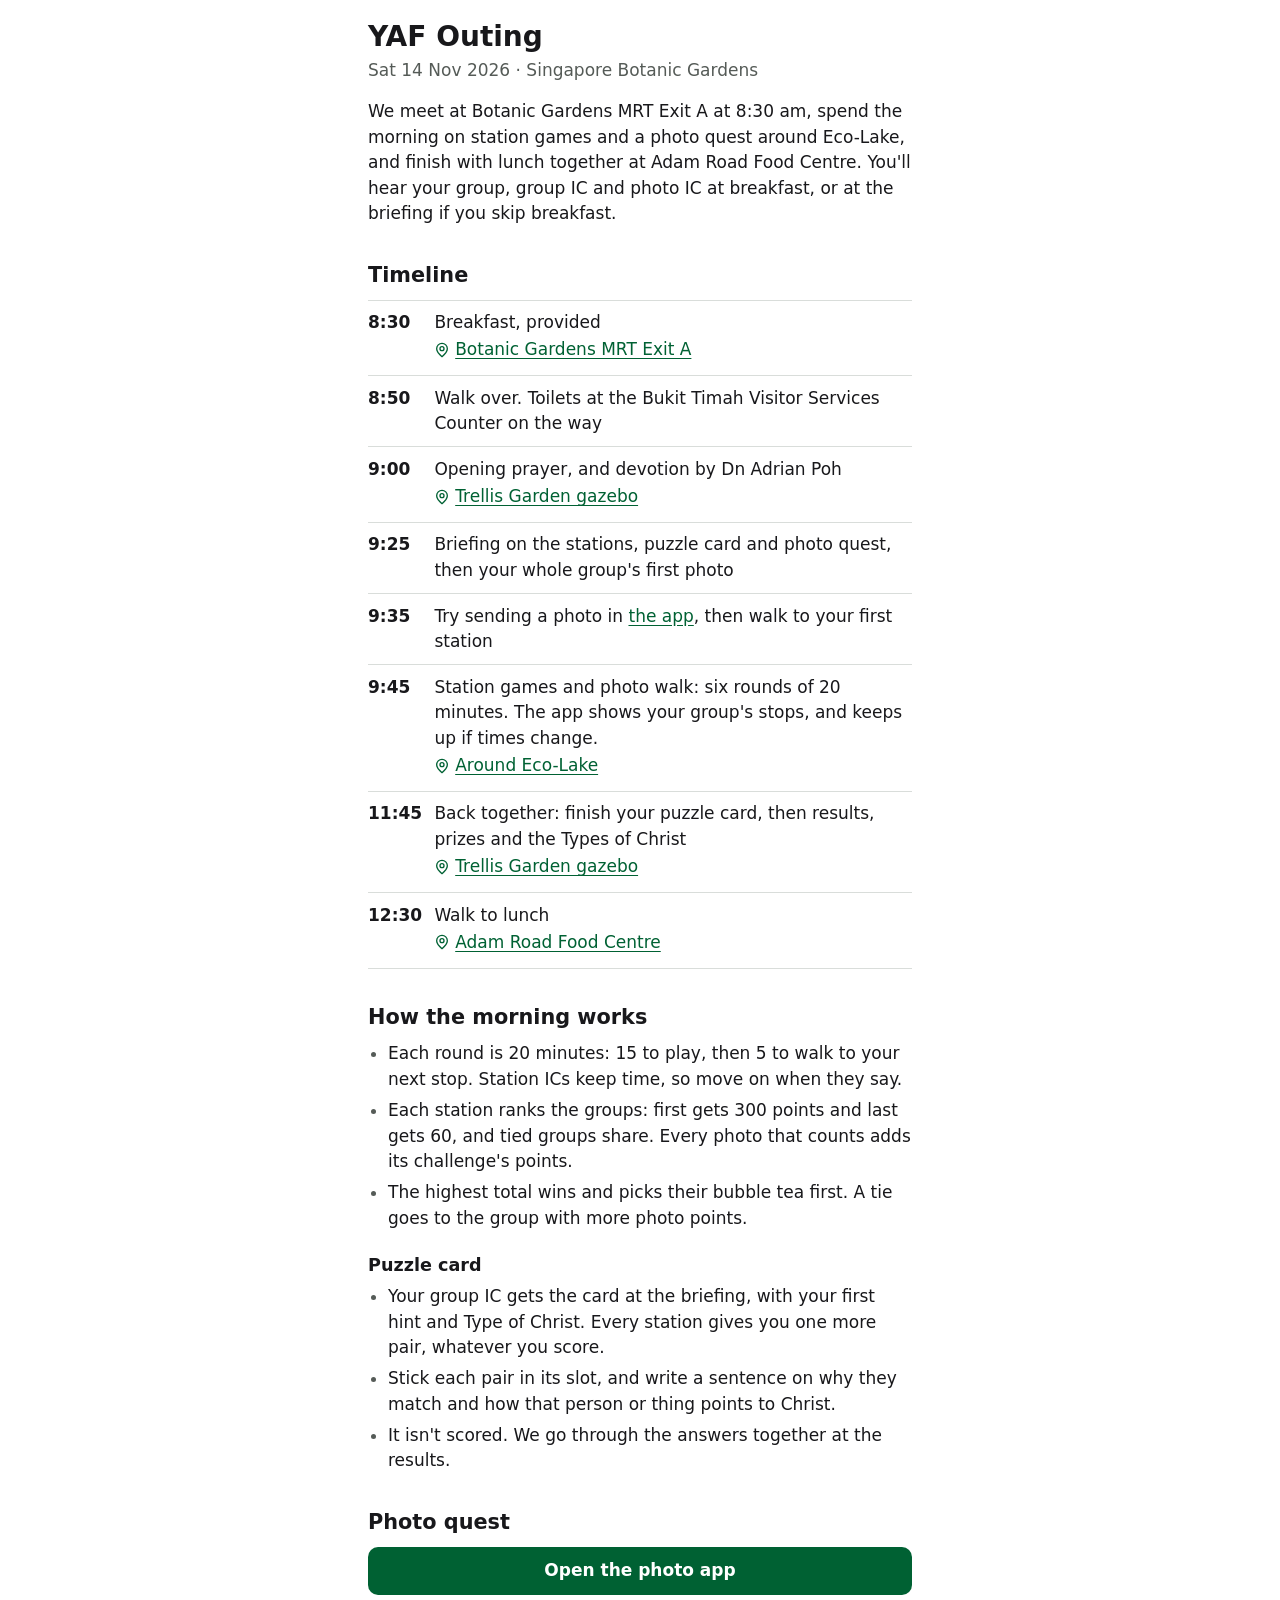
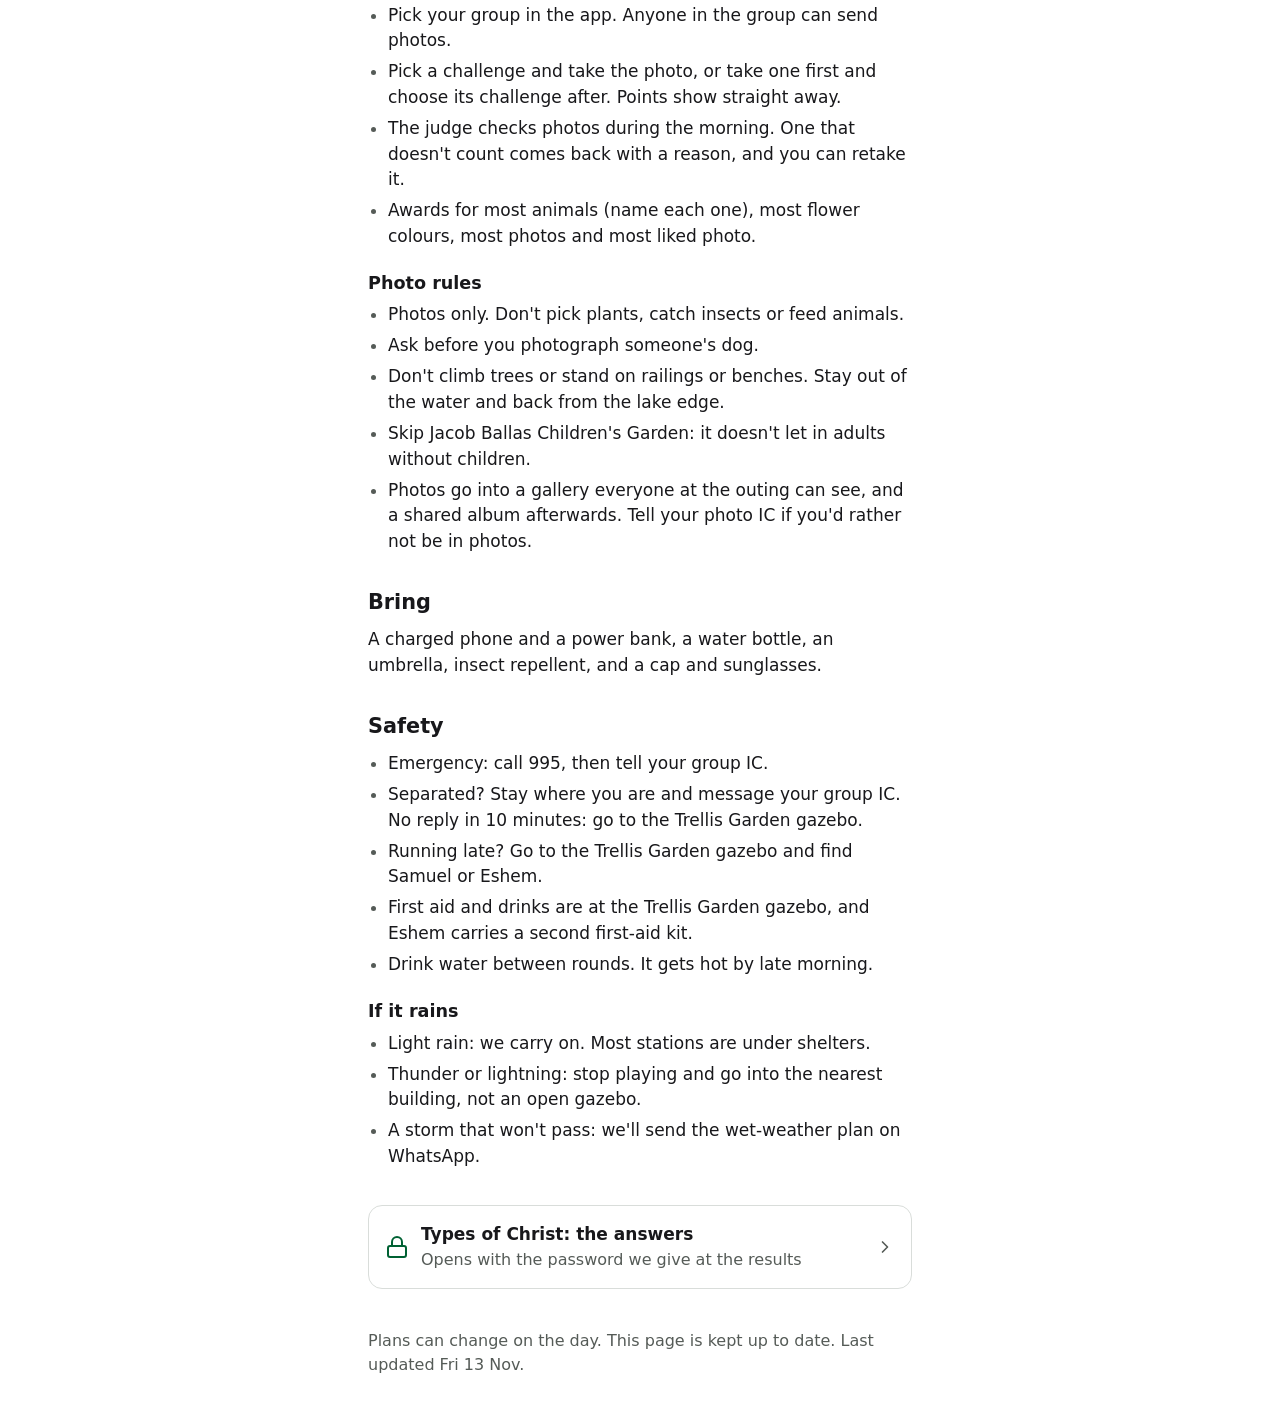
==== index.html @ 2aa38ead "YAF Outing participant guide, with the Types of Christ answers locked Co-Authored-By: Claude Opus 5." ====
<!doctype html>
<html lang="en-SG">
<head>
<meta charset="utf-8">
<meta name="viewport" content="width=device-width, initial-scale=1, viewport-fit=cover">
<meta name="robots" content="noindex">
<meta name="theme-color" content="#ffffff">
<title>YAF Outing · Sat 14 Nov</title>
<meta name="description" content="The morning's timeline and what to know for the YAF Outing at the Singapore Botanic Gardens.">
<link rel="stylesheet" href="style.css">
</head>
<body>
<main>
  <header>
    <h1>YAF Outing</h1>
    <p class="sub">Sat 14 Nov 2026 · Singapore Botanic Gardens</p>
    <p class="intro">We meet at Botanic Gardens MRT Exit A at 8:30 am, spend the morning on station games and a photo quest around Eco-Lake, and finish with lunch together at Adam Road Food Centre. You'll hear your group, group IC and photo IC at breakfast, or at the briefing if you skip breakfast.</p>
  </header>

  <section aria-labelledby="timeline">
    <h2 id="timeline">Timeline</h2>
    <ol class="timeline">
      <li>
        <span class="time">8:30</span>
        <div>
          <p class="what">Breakfast, provided</p>
          <p class="where"><a href="https://www.google.com/maps/search/?api=1&amp;query=Botanic+Gardens+MRT+Station+Exit+A"><svg class="pin" viewBox="0 0 24 24" fill="none" stroke="currentColor" stroke-width="2" stroke-linecap="round" stroke-linejoin="round" aria-hidden="true"><path d="M20 10c0 5-8 12-8 12s-8-7-8-12a8 8 0 0 1 16 0Z"/><circle cx="12" cy="10" r="3"/></svg>Botanic Gardens MRT Exit A</a></p>
        </div>
      </li>
      <li>
        <span class="time">8:50</span>
        <div>
          <p class="what">Walk over. Toilets at the Bukit Timah Visitor Services Counter on the way</p>
        </div>
      </li>
      <li>
        <span class="time">9:00</span>
        <div>
          <p class="what">Opening prayer, and devotion by Dn Adrian Poh</p>
          <p class="where"><a href="https://www.google.com/maps/search/?api=1&amp;query=1.32121,103.81537"><svg class="pin" viewBox="0 0 24 24" fill="none" stroke="currentColor" stroke-width="2" stroke-linecap="round" stroke-linejoin="round" aria-hidden="true"><path d="M20 10c0 5-8 12-8 12s-8-7-8-12a8 8 0 0 1 16 0Z"/><circle cx="12" cy="10" r="3"/></svg>Trellis Garden gazebo</a></p>
        </div>
      </li>
      <li>
        <span class="time">9:25</span>
        <div>
          <p class="what">Briefing on the stations, puzzle card and photo quest, then your whole group's first photo</p>
        </div>
      </li>
      <li>
        <span class="time">9:35</span>
        <div>
          <p class="what">Try sending a photo in <a href="https://yaf-photo-quest.samyipsh-work.workers.dev">the app</a>, then walk to your first station</p>
        </div>
      </li>
      <li>
        <span class="time">9:45</span>
        <div>
          <p class="what">Station games and photo walk: six rounds of 20 minutes. The app shows your group's stops, and keeps up if times change.</p>
          <p class="where"><a href="https://www.google.com/maps/search/?api=1&amp;query=1.32114,103.81747"><svg class="pin" viewBox="0 0 24 24" fill="none" stroke="currentColor" stroke-width="2" stroke-linecap="round" stroke-linejoin="round" aria-hidden="true"><path d="M20 10c0 5-8 12-8 12s-8-7-8-12a8 8 0 0 1 16 0Z"/><circle cx="12" cy="10" r="3"/></svg>Around Eco-Lake</a></p>
        </div>
      </li>
      <li>
        <span class="time">11:45</span>
        <div>
          <p class="what">Back together: finish your puzzle card, then results, prizes and the Types of Christ</p>
          <p class="where"><a href="https://www.google.com/maps/search/?api=1&amp;query=1.32121,103.81537"><svg class="pin" viewBox="0 0 24 24" fill="none" stroke="currentColor" stroke-width="2" stroke-linecap="round" stroke-linejoin="round" aria-hidden="true"><path d="M20 10c0 5-8 12-8 12s-8-7-8-12a8 8 0 0 1 16 0Z"/><circle cx="12" cy="10" r="3"/></svg>Trellis Garden gazebo</a></p>
        </div>
      </li>
      <li>
        <span class="time">12:30</span>
        <div>
          <p class="what">Walk to lunch</p>
          <p class="where"><a href="https://www.google.com/maps/search/?api=1&amp;query=Adam+Road+Food+Centre"><svg class="pin" viewBox="0 0 24 24" fill="none" stroke="currentColor" stroke-width="2" stroke-linecap="round" stroke-linejoin="round" aria-hidden="true"><path d="M20 10c0 5-8 12-8 12s-8-7-8-12a8 8 0 0 1 16 0Z"/><circle cx="12" cy="10" r="3"/></svg>Adam Road Food Centre</a></p>
        </div>
      </li>
    </ol>
  </section>

  <section aria-labelledby="how">
    <h2 id="how">How the morning works</h2>
    <ul>
      <li>Each round is 20 minutes: 15 to play, then 5 to walk to your next stop. Station ICs keep time, so move on when they say.</li>
      <li>Each station ranks the groups: first gets 300 points and last gets 60, and tied groups share. Every photo that counts adds its challenge's points.</li>
      <li>The highest total wins and picks their bubble tea first. A tie goes to the group with more photo points.</li>
    </ul>
    <h3>Puzzle card</h3>
    <ul>
      <li>Your group IC gets the card at the briefing, with your first hint and Type of Christ. Every station gives you one more pair, whatever you score.</li>
      <li>Stick each pair in its slot, and write a sentence on why they match and how that person or thing points to Christ.</li>
      <li>It isn't scored. We go through the answers together at the results.</li>
    </ul>
  </section>

  <section aria-labelledby="photos">
    <h2 id="photos">Photo quest</h2>
    <a class="button" href="https://yaf-photo-quest.samyipsh-work.workers.dev">Open the photo app</a>
    <ul>
      <li>Pick your group in the app. Anyone in the group can send photos.</li>
      <li>Pick a challenge and take the photo, or take one first and choose its challenge after. Points show straight away.</li>
      <li>The judge checks photos during the morning. One that doesn't count comes back with a reason, and you can retake it.</li>
      <li>Awards for most animals (name each one), most flower colours, most photos and most liked photo.</li>
    </ul>
    <h3>Photo rules</h3>
    <ul>
      <li>Photos only. Don't pick plants, catch insects or feed animals.</li>
      <li>Ask before you photograph someone's dog.</li>
      <li>Don't climb trees or stand on railings or benches. Stay out of the water and back from the lake edge.</li>
      <li>Skip Jacob Ballas Children's Garden: it doesn't let in adults without children.</li>
      <li>Photos go into a gallery everyone at the outing can see, and a shared album afterwards. Tell your photo IC if you'd rather not be in photos.</li>
    </ul>
  </section>

  <section aria-labelledby="bring">
    <h2 id="bring">Bring</h2>
    <p>A charged phone and a power bank, a water bottle, an umbrella, insect repellent, and a cap and sunglasses.</p>
  </section>

  <section aria-labelledby="safety">
    <h2 id="safety">Safety</h2>
    <ul>
      <li>Emergency: call 995, then tell your group IC.</li>
      <li>Separated? Stay where you are and message your group IC. No reply in 10 minutes: go to the Trellis Garden gazebo.</li>
      <li>Running late? Go to the Trellis Garden gazebo and find Samuel or Eshem.</li>
      <li>First aid and drinks are at the Trellis Garden gazebo, and Eshem carries a second first-aid kit.</li>
      <li>Drink water between rounds. It gets hot by late morning.</li>
    </ul>
    <h3>If it rains</h3>
    <ul>
      <li>Light rain: we carry on. Most stations are under shelters.</li>
      <li>Thunder or lightning: stop playing and go into the nearest building, not an open gazebo.</li>
      <li>A storm that won't pass: we'll send the wet-weather plan on WhatsApp.</li>
    </ul>
  </section>

  <a class="card" href="types.html">
    <svg class="lock" viewBox="0 0 24 24" fill="none" stroke="currentColor" stroke-width="2" stroke-linecap="round" stroke-linejoin="round" aria-hidden="true"><rect x="3" y="11" width="18" height="11" rx="2"/><path d="M7 11V7a5 5 0 0 1 10 0v4"/></svg>
    <span><strong>Types of Christ: the answers</strong><small>Opens with the password we give at the results</small></span>
    <svg class="chev" viewBox="0 0 24 24" fill="none" stroke="currentColor" stroke-width="2" stroke-linecap="round" stroke-linejoin="round" aria-hidden="true"><path d="m9 18 6-6-6-6"/></svg>
  </a>

  <footer>
    <p>Plans can change on the day. This page is kept up to date. Last updated Fri 13 Nov.</p>
  </footer>
</main>
</body>
</html>
---- style.css ----
/* YAF Outing guide. One column for phones, the photo app's green, light only like the app.
   No web fonts or scripts from elsewhere, so it loads on a weak signal. */
:root {
  --green: #1c5e3e;
  --green: oklch(0.43 0.11 155);
  --green-soft: #eef6f1;
  --green-soft: oklch(0.96 0.03 155);
  --ink: #18181b;
  --muted: #555b57;
  --line: #d9ddda;
  --paper: #ffffff;
  --warn-soft: #fbf4e4;
  color-scheme: light;
}

* { box-sizing: border-box; }

html { -webkit-text-size-adjust: 100%; }

body {
  margin: 0;
  background: var(--paper);
  color: var(--ink);
  font: 17px/1.5 system-ui, -apple-system, "Segoe UI", Roboto, "Helvetica Neue", Arial, sans-serif;
}

main {
  max-width: 36rem;
  margin: 0 auto;
  padding: max(20px, env(safe-area-inset-top)) max(16px, env(safe-area-inset-right)) max(40px, env(safe-area-inset-bottom)) max(16px, env(safe-area-inset-left));
}

h1, h2, h3 { line-height: 1.2; text-wrap: balance; }
h1 { font-size: 1.75rem; margin: 0; }
h2 { font-size: 1.3rem; margin: 2.25rem 0 0.75rem; }
h3 { font-size: 1.1rem; margin: 1.5rem 0 0.5rem; }
p { margin: 0.5rem 0; }
ul { margin: 0.5rem 0; padding-left: 1.25rem; }
li { margin: 0.35rem 0; }
li::marker { color: var(--muted); }
a { color: var(--green); text-underline-offset: 3px; }
a:focus-visible, button:focus-visible, input:focus-visible { outline: 3px solid var(--green); outline-offset: 2px; }
strong { font-weight: 650; }

.sub { color: var(--muted); margin-top: 0.25rem; }
.intro { margin-top: 1rem; }
.note { color: var(--muted); font-size: 1rem; }

/* The day, as a rail of times. Each place opens in Google Maps. */
.timeline { list-style: none; margin: 0.75rem 0 0; padding: 0; }
.timeline li {
  display: grid;
  grid-template-columns: 3.4rem 1fr;
  gap: 0 0.75rem;
  margin: 0;
  padding: 0.6rem 0;
  border-top: 1px solid var(--line);
}
.timeline li:last-child { border-bottom: 1px solid var(--line); }
.time { font-weight: 650; font-variant-numeric: tabular-nums; }
.what { margin: 0; }
.where { margin: 0.15rem 0 0; color: var(--muted); }
.where a { display: inline-flex; align-items: center; gap: 0.3rem; min-height: 44px; margin: -10px 0; }
.pin { width: 1rem; height: 1rem; flex: none; }

/* The answers page: a card that opens it from the guide, and its lock. */
.card {
  display: flex;
  align-items: center;
  gap: 0.75rem;
  margin-top: 2.25rem;
  padding: 1rem;
  border: 1px solid var(--line);
  border-radius: 14px;
  color: var(--ink);
  text-decoration: none;
}
.card:active { background: var(--green-soft); }
.card .lock { width: 1.5rem; height: 1.5rem; color: var(--green); flex: none; }
.card span { flex: 1; min-width: 0; }
.card strong { display: block; }
.card small { display: block; color: var(--muted); font-size: 1rem; }
.chev { width: 1.25rem; height: 1.25rem; color: var(--muted); flex: none; }

.back { display: inline-flex; align-items: center; min-height: 44px; margin: -8px 0 0.5rem; }

form.unlock { margin-top: 1.5rem; }
form.unlock label { display: block; font-weight: 650; margin-bottom: 0.4rem; }
.row { display: flex; gap: 0.5rem; }
input[type="password"] {
  flex: 1;
  min-width: 0;
  min-height: 48px;
  padding: 0 0.85rem;
  border: 1px solid var(--line);
  border-radius: 10px;
  font: inherit;
  color: inherit;
  background: var(--paper);
}
button {
  min-height: 48px;
  padding: 0 1.25rem;
  border: 0;
  border-radius: 10px;
  background: var(--green);
  color: #fff;
  font: inherit;
  font-weight: 650;
}
button:active, .button:active { opacity: 0.85; }
/* The one link that matters on the day: the photo app. */
.button {
  display: flex;
  align-items: center;
  justify-content: center;
  min-height: 48px;
  margin: 0.75rem 0 0.5rem;
  border-radius: 10px;
  background: var(--green);
  color: #fff;
  font-weight: 650;
  text-decoration: none;
}
.error { color: #9b1c1c; font-weight: 600; min-height: 1.5em; }

/* One Type of Christ: the hint, how it points to the Type, how the Type points to Christ. */
.type { margin-top: 2rem; padding-top: 1.25rem; border-top: 1px solid var(--line); }
.type h2 { margin: 0; }
.hint {
  margin: 0.75rem 0;
  padding: 0.6rem 0.9rem;
  border-left: 3px solid var(--green);
  background: var(--green-soft);
  border-radius: 0 10px 10px 0;
  font-style: italic;
}
.hint p { margin: 0; }
.label { display: block; font-size: 0.8rem; font-weight: 700; letter-spacing: 0.06em; text-transform: uppercase; color: var(--green); margin: 1rem 0 0.25rem; }
.refs { color: var(--muted); font-size: 1rem; margin-top: 0.75rem; }

footer { margin-top: 2.5rem; color: var(--muted); font-size: 1rem; }
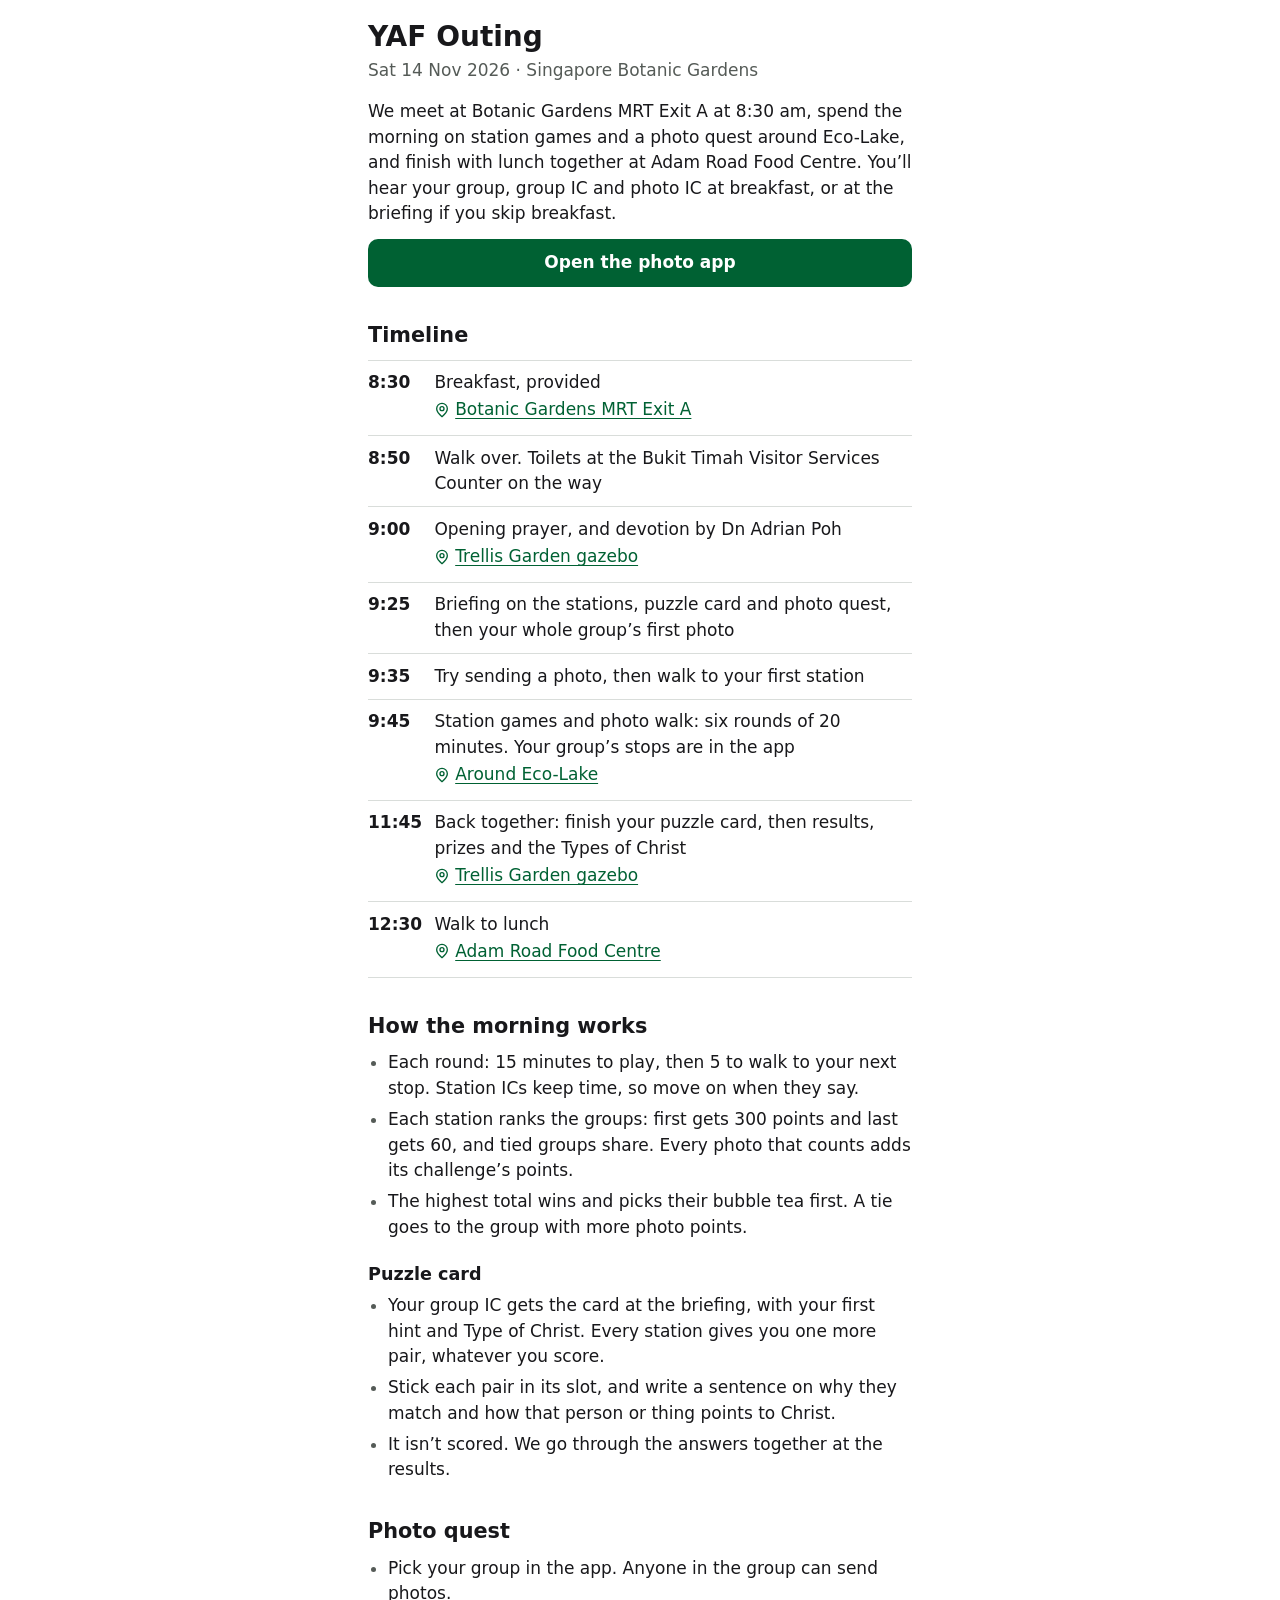
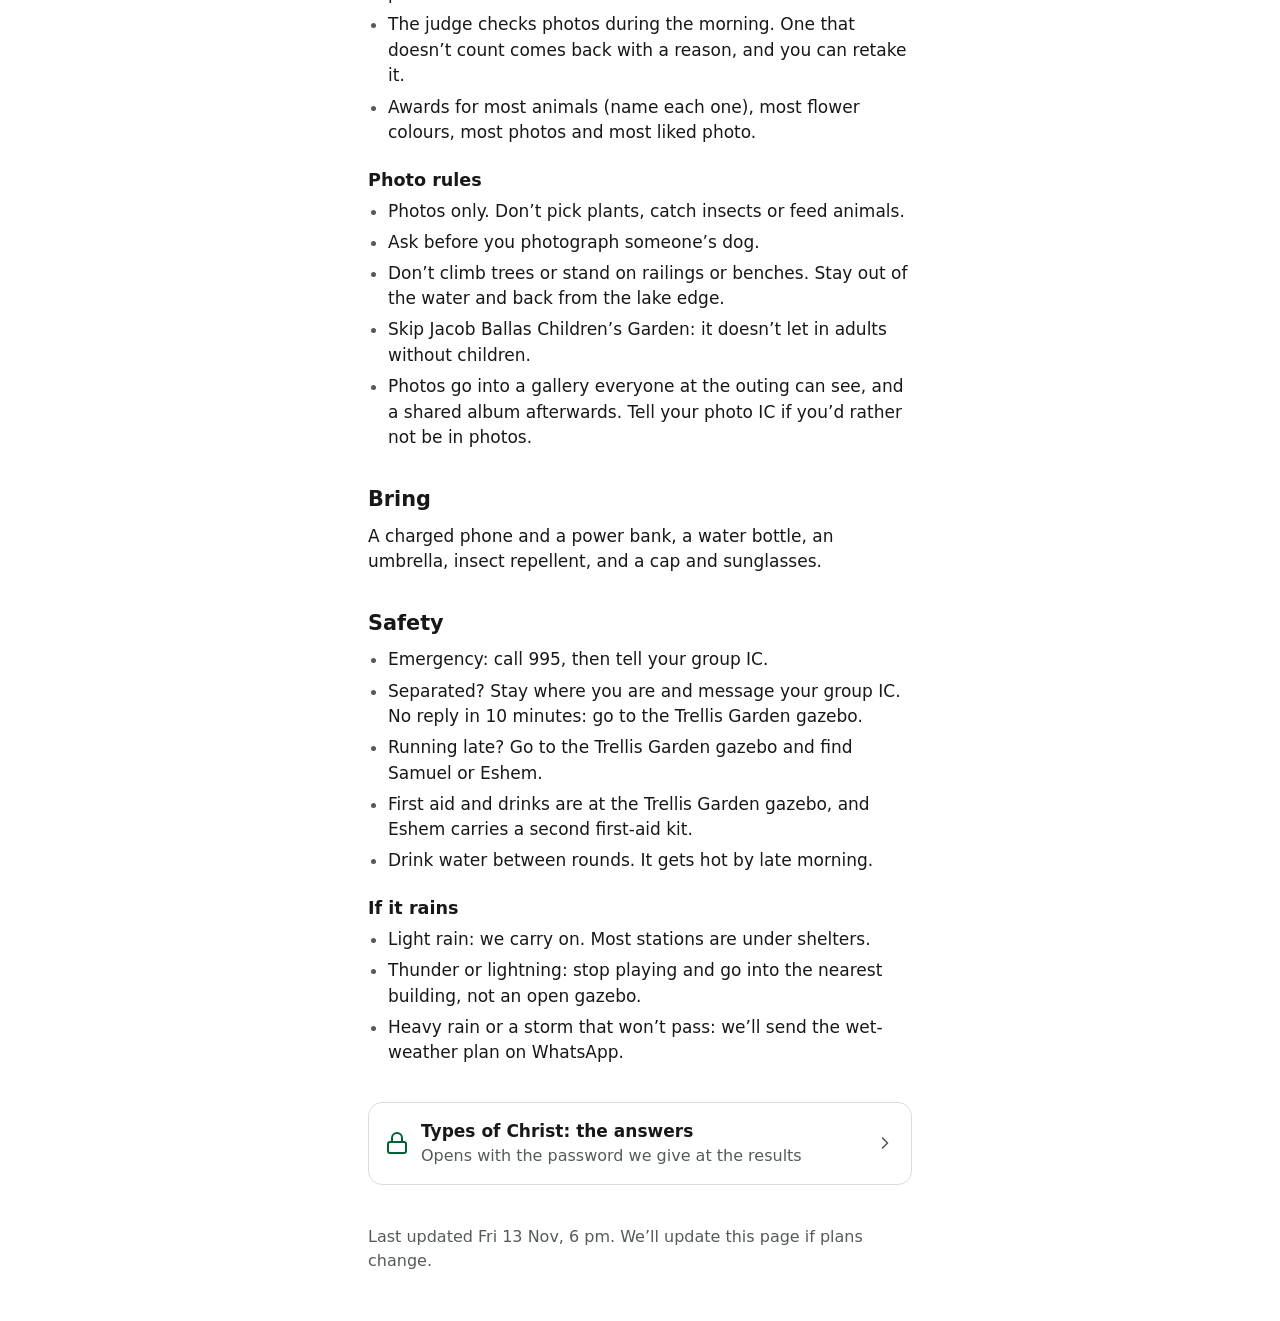
==== commit 848e3b4f: "Guide, review fixes: app link up top, leaner; Types: KJV-exact quotes, hint matches, linked referenc" ====
--- a/index.html
+++ b/index.html
@@ -14,7 +14,8 @@
   <header>
     <h1>YAF Outing</h1>
     <p class="sub">Sat 14 Nov 2026 · Singapore Botanic Gardens</p>
-    <p class="intro">We meet at Botanic Gardens MRT Exit A at 8:30 am, spend the morning on station games and a photo quest around Eco-Lake, and finish with lunch together at Adam Road Food Centre. You'll hear your group, group IC and photo IC at breakfast, or at the briefing if you skip breakfast.</p>
+    <p class="intro">We meet at Botanic Gardens MRT Exit A at 8:30 am, spend the morning on station games and a photo quest around Eco-Lake, and finish with lunch together at Adam Road Food Centre. You’ll hear your group, group IC and photo IC at breakfast, or at the briefing if you skip breakfast.</p>
+    <a class="button" href="https://yaf-photo-quest.samyipsh-work.workers.dev">Open the photo app</a>
   </header>
 
   <section aria-labelledby="timeline">
@@ -43,19 +44,19 @@
       <li>
         <span class="time">9:25</span>
         <div>
-          <p class="what">Briefing on the stations, puzzle card and photo quest, then your whole group's first photo</p>
+          <p class="what">Briefing on the stations, puzzle card and photo quest, then your whole group’s first photo</p>
         </div>
       </li>
       <li>
         <span class="time">9:35</span>
         <div>
-          <p class="what">Try sending a photo in <a href="https://yaf-photo-quest.samyipsh-work.workers.dev">the app</a>, then walk to your first station</p>
+          <p class="what">Try sending a photo, then walk to your first station</p>
         </div>
       </li>
       <li>
         <span class="time">9:45</span>
         <div>
-          <p class="what">Station games and photo walk: six rounds of 20 minutes. The app shows your group's stops, and keeps up if times change.</p>
+          <p class="what">Station games and photo walk: six rounds of 20 minutes. Your group’s stops are in the app</p>
           <p class="where"><a href="https://www.google.com/maps/search/?api=1&amp;query=1.32114,103.81747"><svg class="pin" viewBox="0 0 24 24" fill="none" stroke="currentColor" stroke-width="2" stroke-linecap="round" stroke-linejoin="round" aria-hidden="true"><path d="M20 10c0 5-8 12-8 12s-8-7-8-12a8 8 0 0 1 16 0Z"/><circle cx="12" cy="10" r="3"/></svg>Around Eco-Lake</a></p>
         </div>
       </li>
@@ -79,34 +80,32 @@
   <section aria-labelledby="how">
     <h2 id="how">How the morning works</h2>
     <ul>
-      <li>Each round is 20 minutes: 15 to play, then 5 to walk to your next stop. Station ICs keep time, so move on when they say.</li>
-      <li>Each station ranks the groups: first gets 300 points and last gets 60, and tied groups share. Every photo that counts adds its challenge's points.</li>
+      <li>Each round: 15 minutes to play, then 5 to walk to your next stop. Station ICs keep time, so move on when they say.</li>
+      <li>Each station ranks the groups: first gets 300 points and last gets 60, and tied groups share. Every photo that counts adds its challenge’s points.</li>
       <li>The highest total wins and picks their bubble tea first. A tie goes to the group with more photo points.</li>
     </ul>
     <h3>Puzzle card</h3>
     <ul>
       <li>Your group IC gets the card at the briefing, with your first hint and Type of Christ. Every station gives you one more pair, whatever you score.</li>
       <li>Stick each pair in its slot, and write a sentence on why they match and how that person or thing points to Christ.</li>
-      <li>It isn't scored. We go through the answers together at the results.</li>
+      <li>It isn’t scored. We go through the answers together at the results.</li>
     </ul>
   </section>
 
   <section aria-labelledby="photos">
     <h2 id="photos">Photo quest</h2>
-    <a class="button" href="https://yaf-photo-quest.samyipsh-work.workers.dev">Open the photo app</a>
     <ul>
       <li>Pick your group in the app. Anyone in the group can send photos.</li>
-      <li>Pick a challenge and take the photo, or take one first and choose its challenge after. Points show straight away.</li>
-      <li>The judge checks photos during the morning. One that doesn't count comes back with a reason, and you can retake it.</li>
+      <li>The judge checks photos during the morning. One that doesn’t count comes back with a reason, and you can retake it.</li>
       <li>Awards for most animals (name each one), most flower colours, most photos and most liked photo.</li>
     </ul>
     <h3>Photo rules</h3>
     <ul>
-      <li>Photos only. Don't pick plants, catch insects or feed animals.</li>
-      <li>Ask before you photograph someone's dog.</li>
-      <li>Don't climb trees or stand on railings or benches. Stay out of the water and back from the lake edge.</li>
-      <li>Skip Jacob Ballas Children's Garden: it doesn't let in adults without children.</li>
-      <li>Photos go into a gallery everyone at the outing can see, and a shared album afterwards. Tell your photo IC if you'd rather not be in photos.</li>
+      <li>Photos only. Don’t pick plants, catch insects or feed animals.</li>
+      <li>Ask before you photograph someone’s dog.</li>
+      <li>Don’t climb trees or stand on railings or benches. Stay out of the water and back from the lake edge.</li>
+      <li>Skip Jacob Ballas Children’s Garden: it doesn’t let in adults without children.</li>
+      <li>Photos go into a gallery everyone at the outing can see, and a shared album afterwards. Tell your photo IC if you’d rather not be in photos.</li>
     </ul>
   </section>
 
@@ -128,7 +127,7 @@
     <ul>
       <li>Light rain: we carry on. Most stations are under shelters.</li>
       <li>Thunder or lightning: stop playing and go into the nearest building, not an open gazebo.</li>
-      <li>A storm that won't pass: we'll send the wet-weather plan on WhatsApp.</li>
+      <li>Heavy rain or a storm that won’t pass: we’ll send the wet-weather plan on WhatsApp.</li>
     </ul>
   </section>
 
@@ -139,7 +138,7 @@
   </a>
 
   <footer>
-    <p>Plans can change on the day. This page is kept up to date. Last updated Fri 13 Nov.</p>
+    <p>Last updated Fri 13 Nov, 6 pm. We’ll update this page if plans change.</p>
   </footer>
 </main>
 </body>
--- a/style.css
+++ b/style.css
@@ -42,7 +42,7 @@
 a:focus-visible, button:focus-visible, input:focus-visible { outline: 3px solid var(--green); outline-offset: 2px; }
 strong { font-weight: 650; }
 
-.sub { color: var(--muted); margin-top: 0.25rem; }
+.sub { color: var(--muted); margin-top: 0.25rem; text-wrap: balance; }
 .intro { margin-top: 1rem; }
 .note { color: var(--muted); font-size: 1rem; }
 
@@ -78,7 +78,7 @@
 .card:active { background: var(--green-soft); }
 .card .lock { width: 1.5rem; height: 1.5rem; color: var(--green); flex: none; }
 .card span { flex: 1; min-width: 0; }
-.card strong { display: block; }
+.card strong { display: block; text-wrap: balance; }
 .card small { display: block; color: var(--muted); font-size: 1rem; }
 .chev { width: 1.25rem; height: 1.25rem; color: var(--muted); flex: none; }
 
@@ -109,6 +109,7 @@
   font-weight: 650;
 }
 button:active, .button:active { opacity: 0.85; }
+button:disabled { opacity: 0.6; }
 /* The one link that matters on the day: the photo app. */
 .button {
   display: flex;
@@ -136,7 +137,9 @@
   font-style: italic;
 }
 .hint p { margin: 0; }
-.label { display: block; font-size: 0.8rem; font-weight: 700; letter-spacing: 0.06em; text-transform: uppercase; color: var(--green); margin: 1rem 0 0.25rem; }
+.label { display: block; font-size: 1rem; font-weight: 700; color: var(--green); margin: 1rem 0 0.25rem; }
 .refs { color: var(--muted); font-size: 1rem; margin-top: 0.75rem; }
+/* Each Bible reference opens its KJV text in a new tab, keeping the reader's place here. */
+a.ref { white-space: nowrap; text-decoration-thickness: 1px; text-decoration-color: color-mix(in oklch, var(--green) 45%, transparent); }
 
 footer { margin-top: 2.5rem; color: var(--muted); font-size: 1rem; }
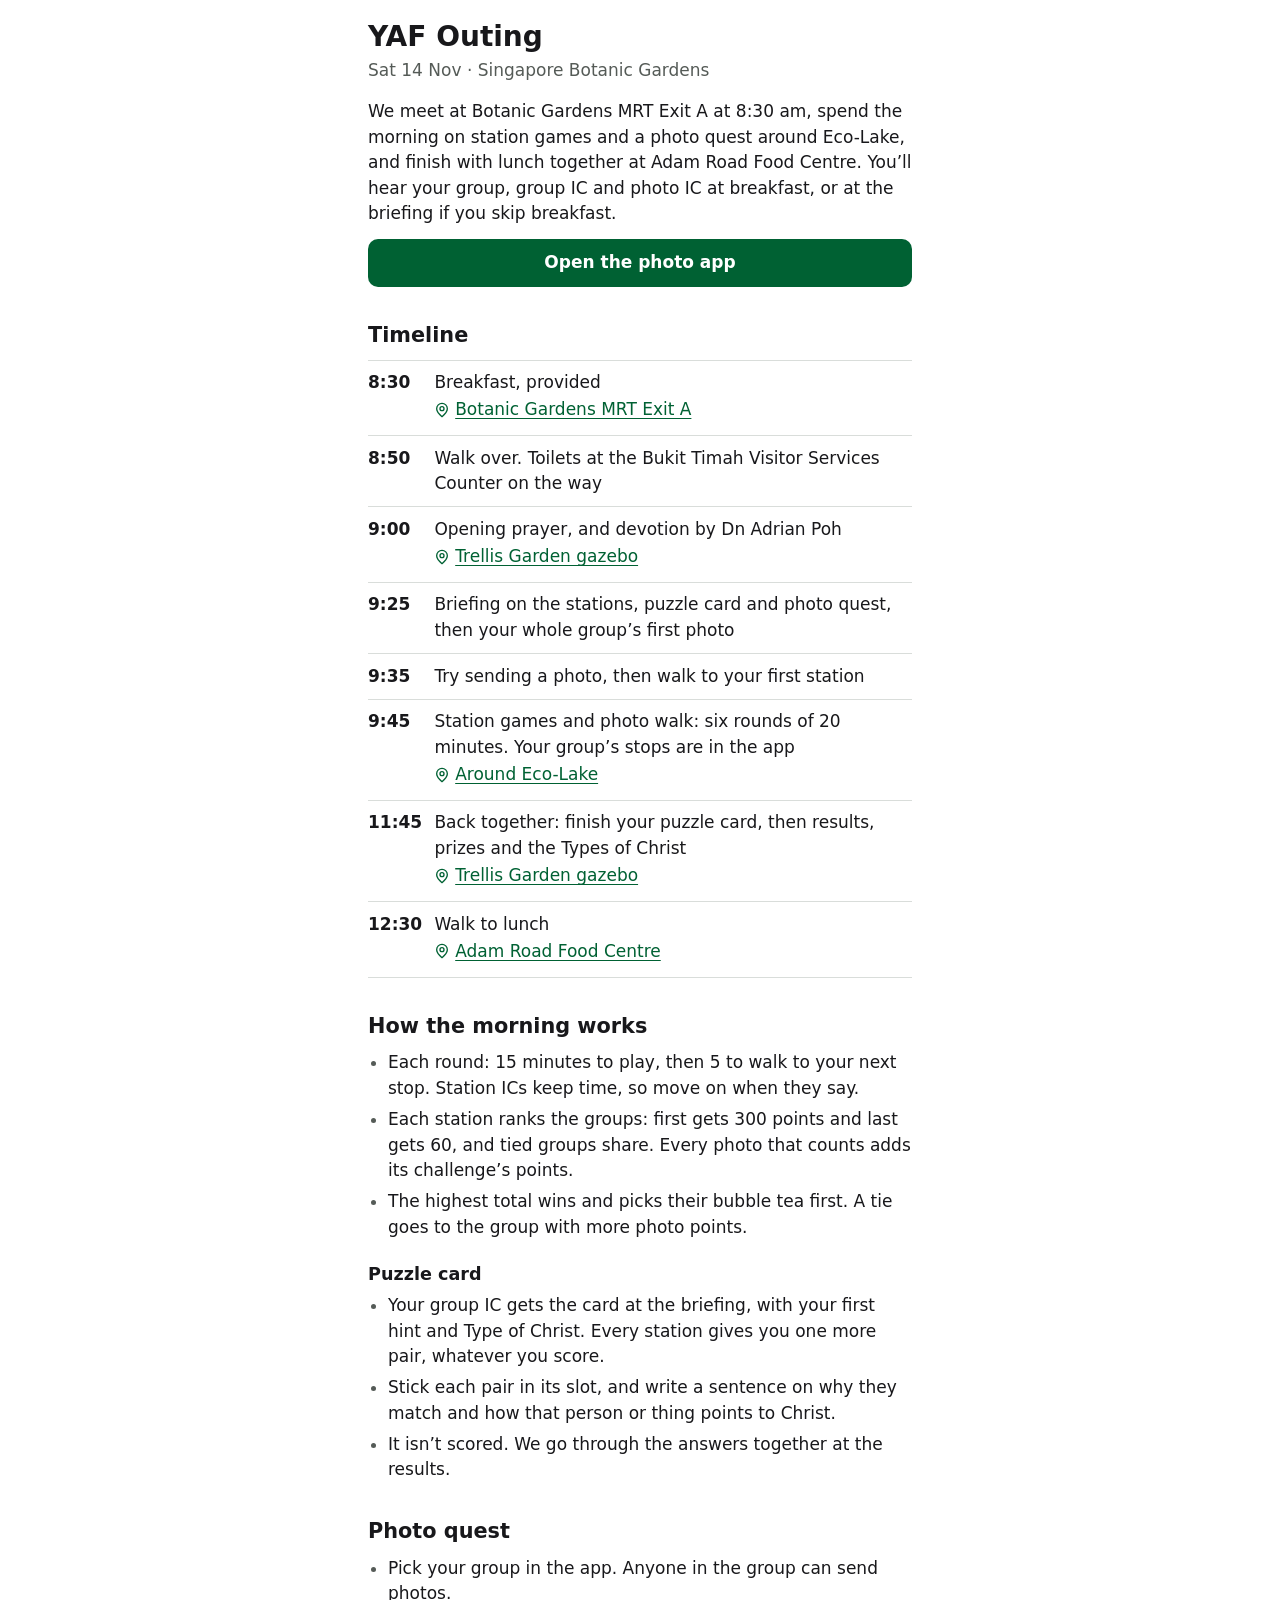
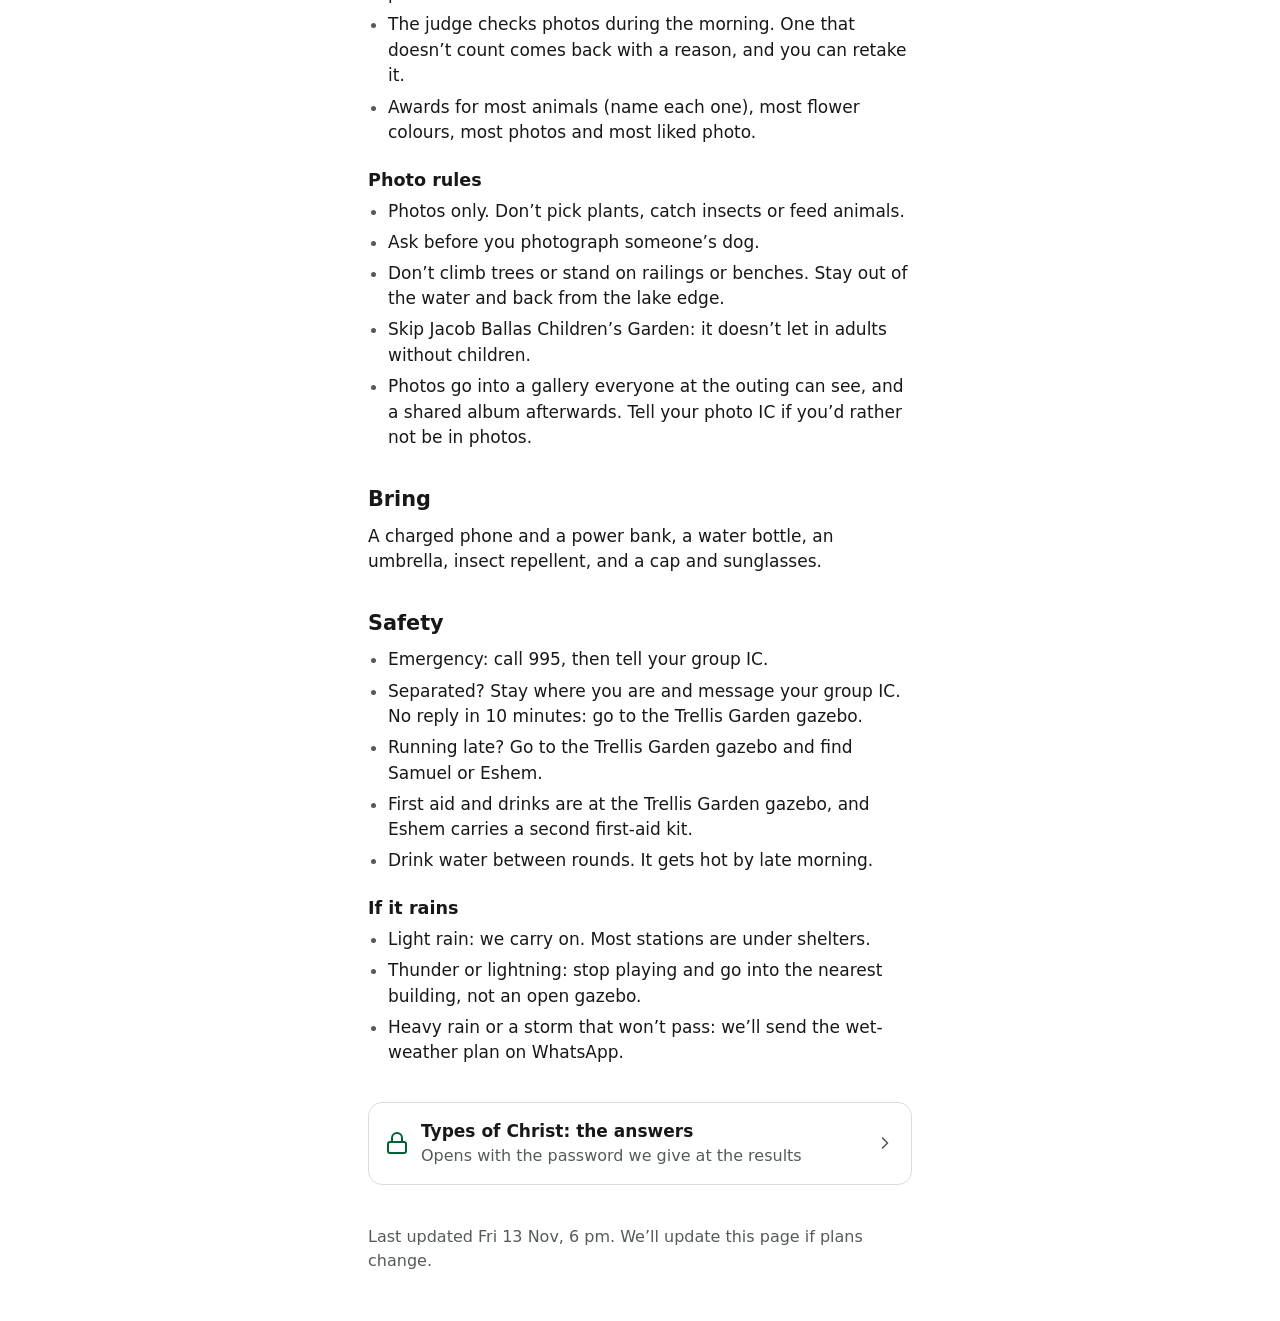
==== commit 5e9f1f42: "Guide, round 2 fixes: password box styled again; Heb 10:1, serpent and Jonah in Scripture's words; t" ====
--- a/index.html
+++ b/index.html
@@ -13,7 +13,7 @@
 <main>
   <header>
     <h1>YAF Outing</h1>
-    <p class="sub">Sat 14 Nov 2026 · Singapore Botanic Gardens</p>
+    <p class="sub">Sat 14 Nov · Singapore Botanic Gardens</p>
     <p class="intro">We meet at Botanic Gardens MRT Exit A at 8:30 am, spend the morning on station games and a photo quest around Eco-Lake, and finish with lunch together at Adam Road Food Centre. You’ll hear your group, group IC and photo IC at breakfast, or at the briefing if you skip breakfast.</p>
     <a class="button" href="https://yaf-photo-quest.samyipsh-work.workers.dev">Open the photo app</a>
   </header>
--- a/style.css
+++ b/style.css
@@ -9,7 +9,6 @@
   --muted: #555b57;
   --line: #d9ddda;
   --paper: #ffffff;
-  --warn-soft: #fbf4e4;
   color-scheme: light;
 }
 
@@ -44,7 +43,7 @@
 
 .sub { color: var(--muted); margin-top: 0.25rem; text-wrap: balance; }
 .intro { margin-top: 1rem; }
-.note { color: var(--muted); font-size: 1rem; }
+.note { color: var(--muted); font-size: 1rem; text-wrap: pretty; }
 
 /* The day, as a rail of times. Each place opens in Google Maps. */
 .timeline { list-style: none; margin: 0.75rem 0 0; padding: 0; }
@@ -87,7 +86,7 @@
 form.unlock { margin-top: 1.5rem; }
 form.unlock label { display: block; font-weight: 650; margin-bottom: 0.4rem; }
 .row { display: flex; gap: 0.5rem; }
-input[type="password"] {
+.row input {
   flex: 1;
   min-width: 0;
   min-height: 48px;
@@ -138,7 +137,8 @@
 }
 .hint p { margin: 0; }
 .label { display: block; font-size: 1rem; font-weight: 700; color: var(--green); margin: 1rem 0 0.25rem; }
-.refs { color: var(--muted); font-size: 1rem; margin-top: 0.75rem; }
+.refs { color: var(--muted); font-size: 1rem; margin-top: 0.75rem; line-height: 2; }
+.refs a.ref { padding: 0.5rem 0; }
 /* Each Bible reference opens its KJV text in a new tab, keeping the reader's place here. */
 a.ref { white-space: nowrap; text-decoration-thickness: 1px; text-decoration-color: color-mix(in oklch, var(--green) 45%, transparent); }
 
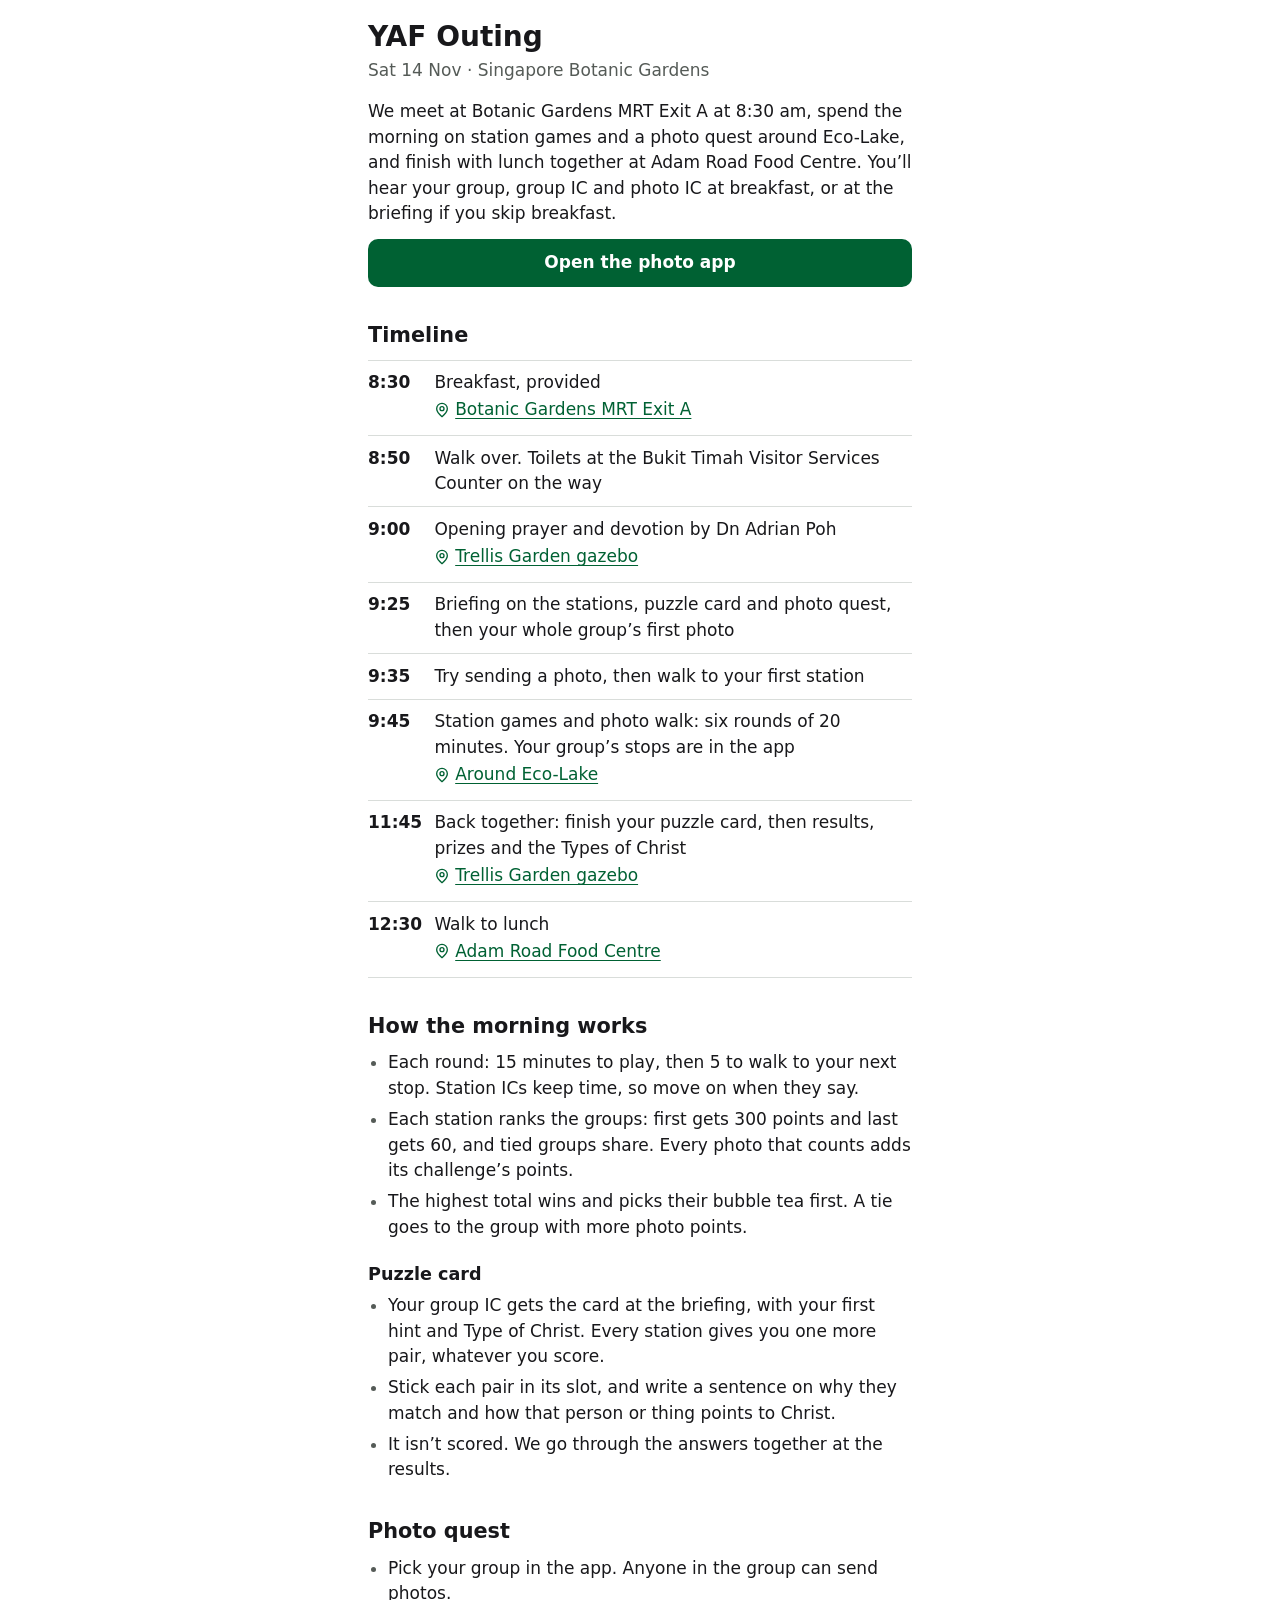
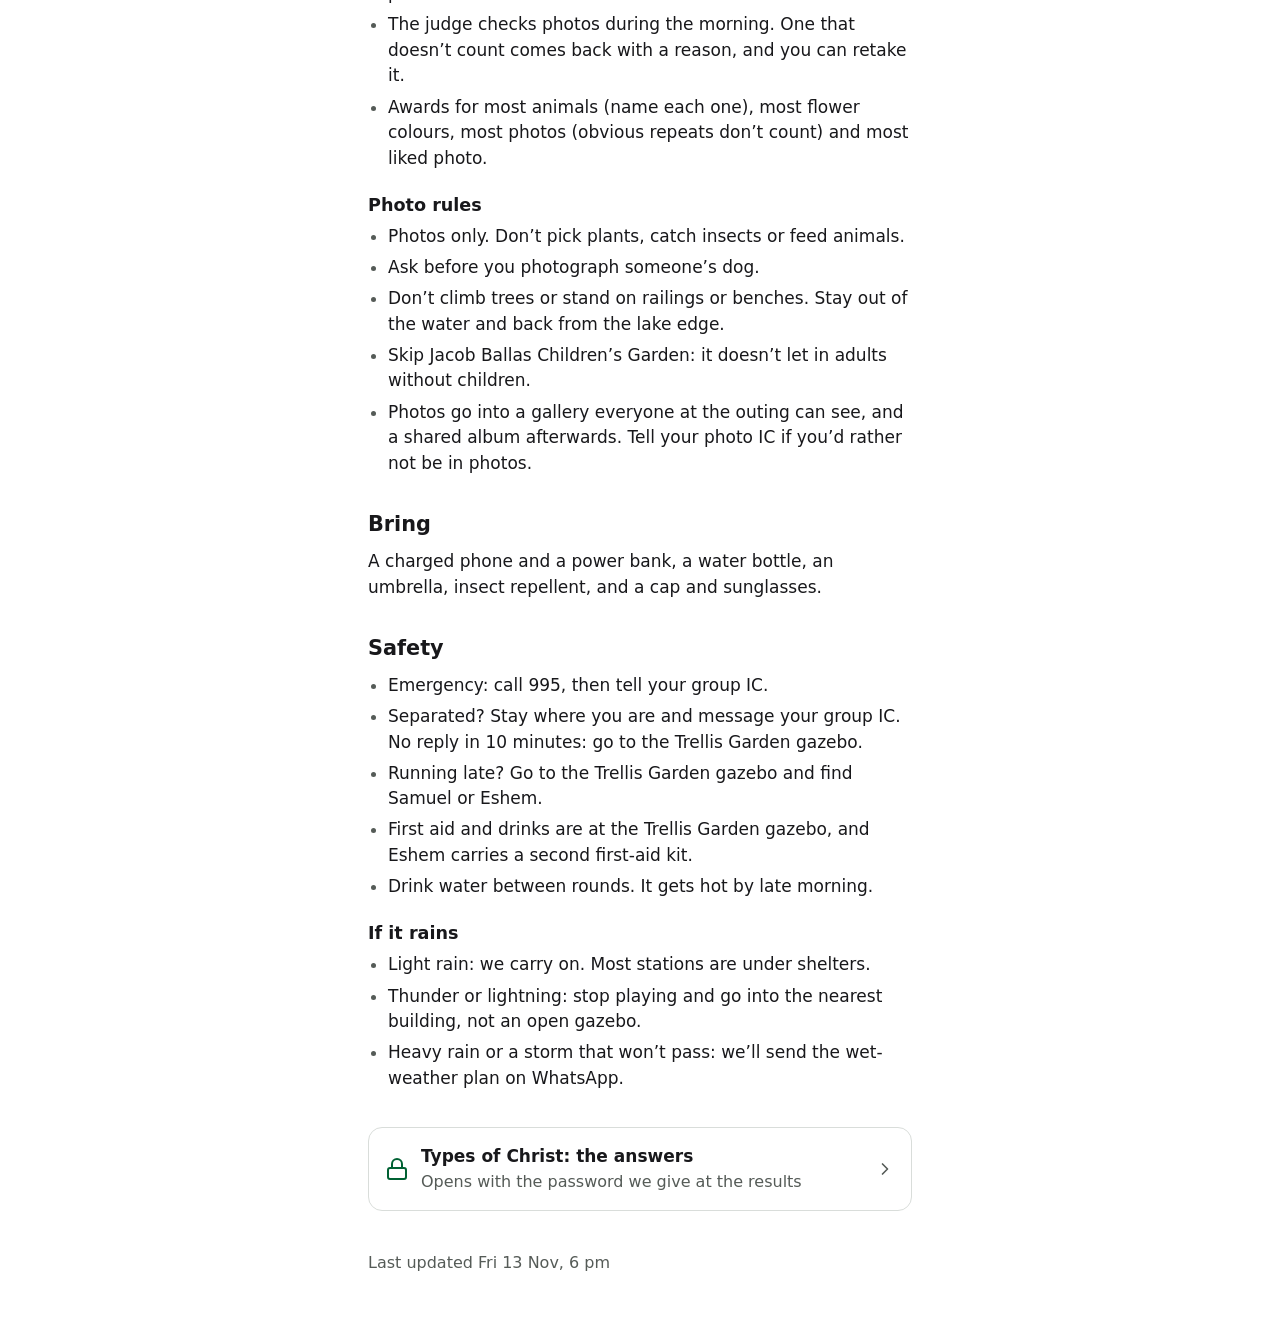
==== commit cc408671: "Guide, review round 3: Moses riddle as the riddle's picture; focus on unlock; repeats line; stronger" ====
--- a/index.html
+++ b/index.html
@@ -37,7 +37,7 @@
       <li>
         <span class="time">9:00</span>
         <div>
-          <p class="what">Opening prayer, and devotion by Dn Adrian Poh</p>
+          <p class="what">Opening prayer and devotion by Dn Adrian Poh</p>
           <p class="where"><a href="https://www.google.com/maps/search/?api=1&amp;query=1.32121,103.81537"><svg class="pin" viewBox="0 0 24 24" fill="none" stroke="currentColor" stroke-width="2" stroke-linecap="round" stroke-linejoin="round" aria-hidden="true"><path d="M20 10c0 5-8 12-8 12s-8-7-8-12a8 8 0 0 1 16 0Z"/><circle cx="12" cy="10" r="3"/></svg>Trellis Garden gazebo</a></p>
         </div>
       </li>
@@ -97,7 +97,7 @@
     <ul>
       <li>Pick your group in the app. Anyone in the group can send photos.</li>
       <li>The judge checks photos during the morning. One that doesn’t count comes back with a reason, and you can retake it.</li>
-      <li>Awards for most animals (name each one), most flower colours, most photos and most liked photo.</li>
+      <li>Awards for most animals (name each one), most flower colours, most photos (obvious repeats don’t count) and most liked photo.</li>
     </ul>
     <h3>Photo rules</h3>
     <ul>
@@ -138,7 +138,7 @@
   </a>
 
   <footer>
-    <p>Last updated Fri 13 Nov, 6 pm. We’ll update this page if plans change.</p>
+    <p>Last updated Fri 13 Nov, 6 pm</p>
   </footer>
 </main>
 </body>
--- a/style.css
+++ b/style.css
@@ -91,7 +91,7 @@
   min-width: 0;
   min-height: 48px;
   padding: 0 0.85rem;
-  border: 1px solid var(--line);
+  border: 1px solid #8a918c;
   border-radius: 10px;
   font: inherit;
   color: inherit;
@@ -124,6 +124,8 @@
 }
 .error { color: #9b1c1c; font-weight: 600; min-height: 1.5em; }
 
+#answers:focus { outline: none; }
+
 /* One Type of Christ: the hint, how it points to the Type, how the Type points to Christ. */
 .type { margin-top: 2rem; padding-top: 1.25rem; border-top: 1px solid var(--line); }
 .type h2 { margin: 0; }
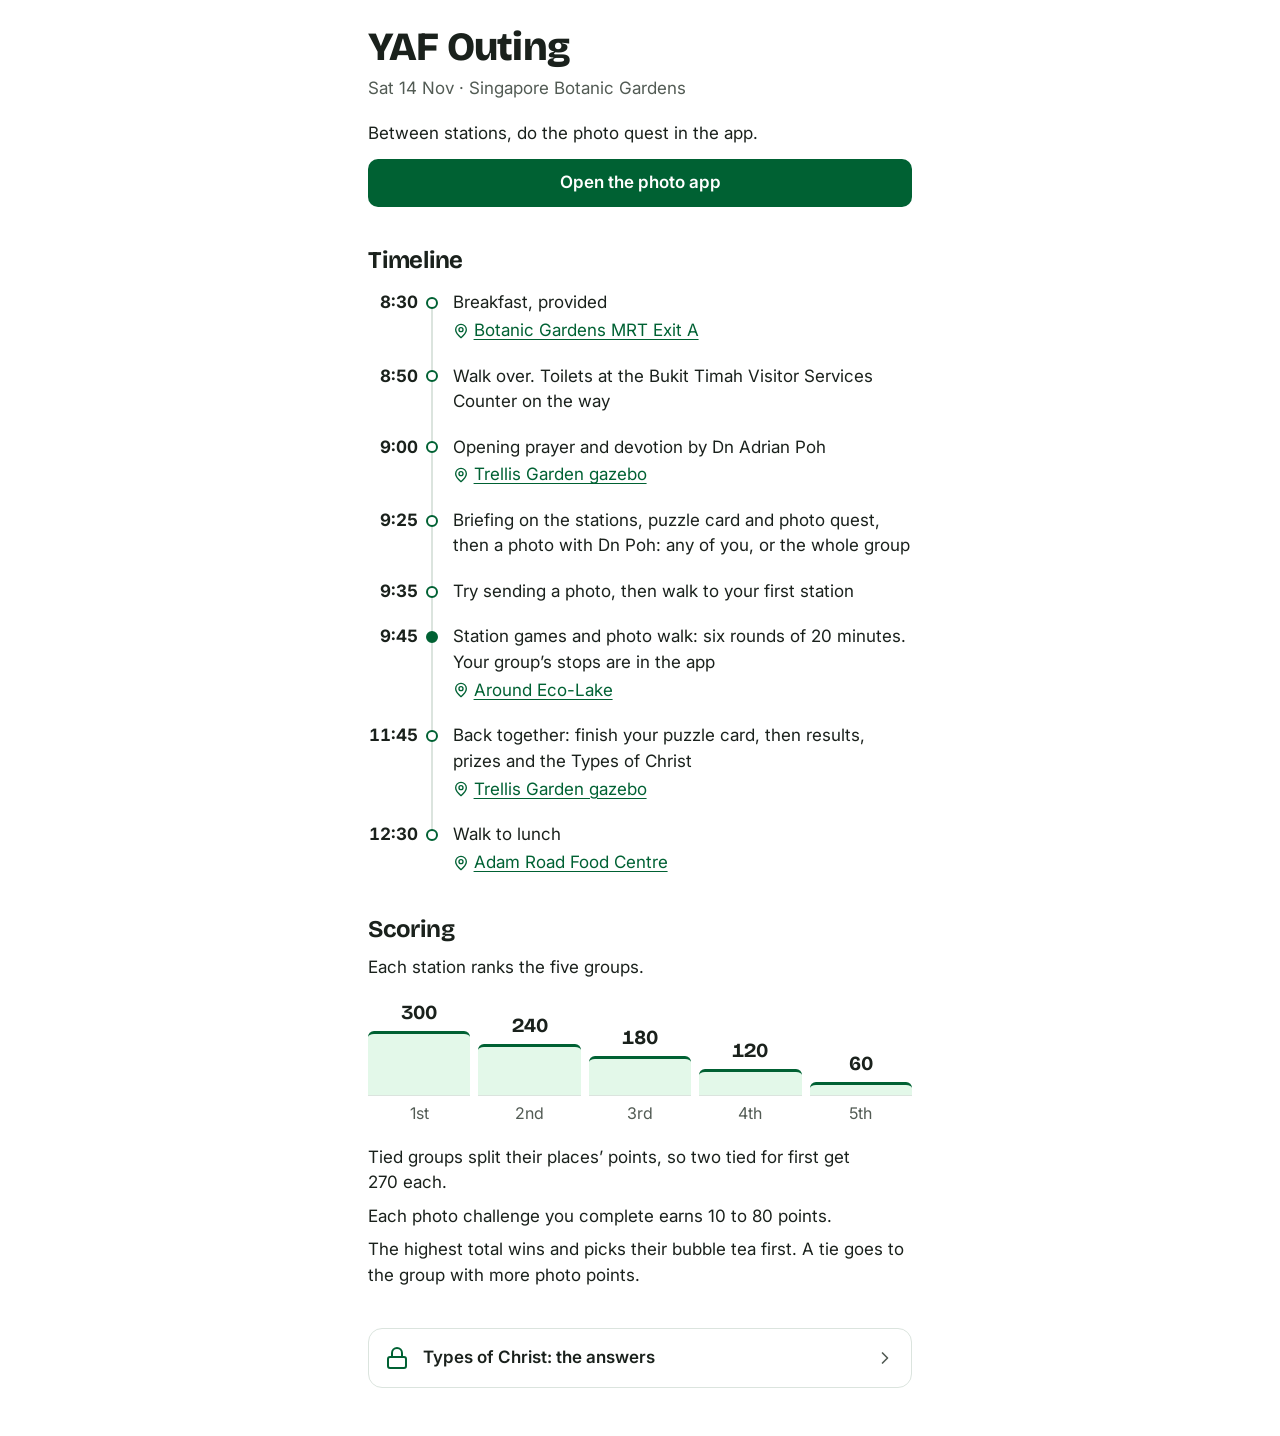
==== commit a2feb4dd: "Guide cut to timeline, scoring, photo app and Types link; verses open in a box The guide keeps only " ====
--- a/index.html
+++ b/index.html
@@ -6,7 +6,11 @@
 <meta name="robots" content="noindex">
 <meta name="theme-color" content="#ffffff">
 <title>YAF Outing · Sat 14 Nov</title>
-<meta name="description" content="The morning's timeline and what to know for the YAF Outing at the Singapore Botanic Gardens.">
+<meta name="description" content="The timeline and scoring for the YAF Outing at the Singapore Botanic Gardens.">
+<link rel="preconnect" href="https://fonts.googleapis.com">
+<link rel="preconnect" href="https://fonts.gstatic.com" crossorigin>
+<!-- Loaded without blocking the page, so a weak signal shows the system font first. -->
+<link rel="stylesheet" href="https://fonts.googleapis.com/css2?family=Bricolage+Grotesque:opsz,wght@12..96,700;12..96,800&amp;family=Inter:wght@400;600;700&amp;display=swap" media="print" onload="this.media='all'">
 <link rel="stylesheet" href="style.css">
 </head>
 <body>
@@ -14,7 +18,7 @@
   <header>
     <h1>YAF Outing</h1>
     <p class="sub">Sat 14 Nov · Singapore Botanic Gardens</p>
-    <p class="intro">We meet at Botanic Gardens MRT Exit A at 8:30 am, spend the morning on station games and a photo quest around Eco-Lake, and finish with lunch together at Adam Road Food Centre. You’ll hear your group, group IC and photo IC at breakfast, or at the briefing if you skip breakfast.</p>
+    <p class="quest">Between stations, do the photo quest in the app.</p>
     <a class="button" href="https://yaf-photo-quest.samyipsh-work.workers.dev">Open the photo app</a>
   </header>
 
@@ -44,7 +48,7 @@
       <li>
         <span class="time">9:25</span>
         <div>
-          <p class="what">Briefing on the stations, puzzle card and photo quest, then your whole group’s first photo</p>
+          <p class="what">Briefing on the stations, puzzle card and photo quest, then a photo with Dn Poh: any of you, or the whole group</p>
         </div>
       </li>
       <li>
@@ -53,7 +57,7 @@
           <p class="what">Try sending a photo, then walk to your first station</p>
         </div>
       </li>
-      <li>
+      <li class="main">
         <span class="time">9:45</span>
         <div>
           <p class="what">Station games and photo walk: six rounds of 20 minutes. Your group’s stops are in the app</p>
@@ -77,69 +81,27 @@
     </ol>
   </section>
 
-  <section aria-labelledby="how">
-    <h2 id="how">How the morning works</h2>
-    <ul>
-      <li>Each round: 15 minutes to play, then 5 to walk to your next stop. Station ICs keep time, so move on when they say.</li>
-      <li>Each station ranks the groups: first gets 300 points and last gets 60, and tied groups share. Every photo that counts adds its challenge’s points.</li>
-      <li>The highest total wins and picks their bubble tea first. A tie goes to the group with more photo points.</li>
-    </ul>
-    <h3>Puzzle card</h3>
-    <ul>
-      <li>Your group IC gets the card at the briefing, with your first hint and Type of Christ. Every station gives you one more pair, whatever you score.</li>
-      <li>Stick each pair in its slot, and write a sentence on why they match and how that person or thing points to Christ.</li>
-      <li>It isn’t scored. We go through the answers together at the results.</li>
-    </ul>
-  </section>
-
-  <section aria-labelledby="photos">
-    <h2 id="photos">Photo quest</h2>
-    <ul>
-      <li>Pick your group in the app. Anyone in the group can send photos.</li>
-      <li>The judge checks photos during the morning. One that doesn’t count comes back with a reason, and you can retake it.</li>
-      <li>Awards for most animals (name each one), most flower colours, most photos (obvious repeats don’t count) and most liked photo.</li>
-    </ul>
-    <h3>Photo rules</h3>
-    <ul>
-      <li>Photos only. Don’t pick plants, catch insects or feed animals.</li>
-      <li>Ask before you photograph someone’s dog.</li>
-      <li>Don’t climb trees or stand on railings or benches. Stay out of the water and back from the lake edge.</li>
-      <li>Skip Jacob Ballas Children’s Garden: it doesn’t let in adults without children.</li>
-      <li>Photos go into a gallery everyone at the outing can see, and a shared album afterwards. Tell your photo IC if you’d rather not be in photos.</li>
-    </ul>
-  </section>
-
-  <section aria-labelledby="bring">
-    <h2 id="bring">Bring</h2>
-    <p>A charged phone and a power bank, a water bottle, an umbrella, insect repellent, and a cap and sunglasses.</p>
-  </section>
-
-  <section aria-labelledby="safety">
-    <h2 id="safety">Safety</h2>
-    <ul>
-      <li>Emergency: call 995, then tell your group IC.</li>
-      <li>Separated? Stay where you are and message your group IC. No reply in 10 minutes: go to the Trellis Garden gazebo.</li>
-      <li>Running late? Go to the Trellis Garden gazebo and find Samuel or Eshem.</li>
-      <li>First aid and drinks are at the Trellis Garden gazebo, and Eshem carries a second first-aid kit.</li>
-      <li>Drink water between rounds. It gets hot by late morning.</li>
-    </ul>
-    <h3>If it rains</h3>
-    <ul>
-      <li>Light rain: we carry on. Most stations are under shelters.</li>
-      <li>Thunder or lightning: stop playing and go into the nearest building, not an open gazebo.</li>
-      <li>Heavy rain or a storm that won’t pass: we’ll send the wet-weather plan on WhatsApp.</li>
-    </ul>
+  <section aria-labelledby="scoring">
+    <h2 id="scoring">Scoring</h2>
+    <p>Each station ranks the five groups.</p>
+    <!-- Bar heights follow the points: 300, 240, 180, 120, 60. -->
+    <ol class="ladder" aria-label="Station points by place">
+      <li style="--pts: 5"><span class="place">1st</span><span class="pts">300</span></li>
+      <li style="--pts: 4"><span class="place">2nd</span><span class="pts">240</span></li>
+      <li style="--pts: 3"><span class="place">3rd</span><span class="pts">180</span></li>
+      <li style="--pts: 2"><span class="place">4th</span><span class="pts">120</span></li>
+      <li style="--pts: 1"><span class="place">5th</span><span class="pts">60</span></li>
+    </ol>
+    <p>Tied groups split their places’ points, so two tied for first get 270 each.</p>
+    <p>Each photo challenge you complete earns 10 to 80 points.</p>
+    <p>The highest total wins and picks their bubble tea first. A tie goes to the group with more photo points.</p>
   </section>
 
   <a class="card" href="types.html">
     <svg class="lock" viewBox="0 0 24 24" fill="none" stroke="currentColor" stroke-width="2" stroke-linecap="round" stroke-linejoin="round" aria-hidden="true"><rect x="3" y="11" width="18" height="11" rx="2"/><path d="M7 11V7a5 5 0 0 1 10 0v4"/></svg>
-    <span><strong>Types of Christ: the answers</strong><small>Opens with the password we give at the results</small></span>
+    <span><strong>Types of Christ: the answers</strong></span>
     <svg class="chev" viewBox="0 0 24 24" fill="none" stroke="currentColor" stroke-width="2" stroke-linecap="round" stroke-linejoin="round" aria-hidden="true"><path d="m9 18 6-6-6-6"/></svg>
   </a>
-
-  <footer>
-    <p>Last updated Fri 13 Nov, 6 pm</p>
-  </footer>
 </main>
 </body>
 </html>
--- a/style.css
+++ b/style.css
@@ -1,18 +1,28 @@
-/* YAF Outing guide. One column for phones, the photo app's green, light only like the app.
-   No web fonts or scripts from elsewhere, so it loads on a weak signal. */
+/* YAF Outing guide.
+   Layout: a pocket programme. One column for phones; the day as a time rail; station points as a
+   ladder drawn to scale; the photo app up top and the Types answers at the end.
+   Light only, like the photo app, in its green and its Inter, with Bricolage Grotesque for headings.
+   Fonts load without blocking, so a weak signal shows the system font first. */
 :root {
+  --paper: #ffffff;
+  --ink: #1b221e;
+  --ink: oklch(0.24 0.015 155);
+  --muted: #545c57;
+  --muted: oklch(0.46 0.015 155);
+  --line: #dce2de;
+  --line: oklch(0.91 0.012 155);
   --green: #1c5e3e;
   --green: oklch(0.43 0.11 155);
   --green-soft: #eef6f1;
   --green-soft: oklch(0.96 0.03 155);
-  --ink: #18181b;
-  --muted: #555b57;
-  --line: #d9ddda;
-  --paper: #ffffff;
+  --error: #9b1c1c;
+
+  --display: "Bricolage Grotesque", system-ui, -apple-system, "Segoe UI", Roboto, sans-serif;
+  --text: Inter, system-ui, -apple-system, "Segoe UI", Roboto, "Helvetica Neue", Arial, sans-serif;
   color-scheme: light;
 }
 
-* { box-sizing: border-box; }
+*, *::before, *::after { box-sizing: border-box; }
 
 html { -webkit-text-size-adjust: 100%; }
 
@@ -20,54 +30,111 @@
   margin: 0;
   background: var(--paper);
   color: var(--ink);
-  font: 17px/1.5 system-ui, -apple-system, "Segoe UI", Roboto, "Helvetica Neue", Arial, sans-serif;
+  font: 17px/1.5 var(--text);
 }
 
 main {
+  position: relative;
   max-width: 36rem;
   margin: 0 auto;
-  padding: max(20px, env(safe-area-inset-top)) max(16px, env(safe-area-inset-right)) max(40px, env(safe-area-inset-bottom)) max(16px, env(safe-area-inset-left));
-}
-
-h1, h2, h3 { line-height: 1.2; text-wrap: balance; }
-h1 { font-size: 1.75rem; margin: 0; }
-h2 { font-size: 1.3rem; margin: 2.25rem 0 0.75rem; }
-h3 { font-size: 1.1rem; margin: 1.5rem 0 0.5rem; }
-p { margin: 0.5rem 0; }
-ul { margin: 0.5rem 0; padding-left: 1.25rem; }
-li { margin: 0.35rem 0; }
-li::marker { color: var(--muted); }
+  padding-block: max(24px, env(safe-area-inset-top)) max(48px, env(safe-area-inset-bottom));
+  padding-left: max(16px, env(safe-area-inset-left));
+  padding-right: max(16px, env(safe-area-inset-right));
+}
+
+/* Type scale: 40 / 24 / 17 / 16 px. */
+h1, h2, h3 { font-family: var(--display); line-height: 1.15; text-wrap: balance; margin: 0; }
+h1 { font-size: 2.5rem; font-weight: 800; letter-spacing: -0.02em; }
+h2 { font-size: 1.5rem; font-weight: 700; letter-spacing: -0.01em; margin-bottom: 0.75rem; }
+p { margin: 0.5rem 0; text-wrap: pretty; }
 a { color: var(--green); text-underline-offset: 3px; }
 a:focus-visible, button:focus-visible, input:focus-visible { outline: 3px solid var(--green); outline-offset: 2px; }
 strong { font-weight: 650; }
 
-.sub { color: var(--muted); margin-top: 0.25rem; text-wrap: balance; }
-.intro { margin-top: 1rem; }
-.note { color: var(--muted); font-size: 1rem; text-wrap: pretty; }
-
-/* The day, as a rail of times. Each place opens in Google Maps. */
-.timeline { list-style: none; margin: 0.75rem 0 0; padding: 0; }
-.timeline li {
-  display: grid;
-  grid-template-columns: 3.4rem 1fr;
-  gap: 0 0.75rem;
-  margin: 0;
-  padding: 0.6rem 0;
-  border-top: 1px solid var(--line);
-}
-.timeline li:last-child { border-bottom: 1px solid var(--line); }
-.time { font-weight: 650; font-variant-numeric: tabular-nums; }
+section { margin-top: 2.5rem; }
+
+.sub { color: var(--muted); margin-top: 0.35rem; }
+.quest { margin-top: 1.25rem; }
+.note { color: var(--muted); font-size: 1rem; }
+
+/* The one link that matters on the day: the photo app. */
+.button {
+  display: flex;
+  align-items: center;
+  justify-content: center;
+  min-height: 48px;
+  margin-top: 0.75rem;
+  border-radius: 10px;
+  background: var(--green);
+  color: var(--paper);
+  font-weight: 600;
+  text-decoration: none;
+}
+
+/* The day as a rail: a time, then a dot on the line. The main block of the morning gets a filled
+   dot. Each place opens in Google Maps. */
+.timeline { list-style: none; margin: 1rem 0 0; padding: 0; }
+.timeline li { display: grid; grid-template-columns: 3.1rem 1fr; column-gap: 0.85rem; }
+.time { font-weight: 700; font-variant-numeric: tabular-nums; text-align: right; }
+.timeline li > div { position: relative; min-width: 0; padding: 0 0 1.25rem 1.35rem; }
+.timeline li > div::before {
+  content: "";
+  position: absolute;
+  left: 0;
+  top: 0;
+  bottom: 0;
+  width: 2px;
+  background: var(--line);
+}
+.timeline li:first-child > div::before { top: 0.75em; }
+.timeline li:last-child > div::before { bottom: auto; height: 0.75em; }
+.timeline li:last-child > div { padding-bottom: 0; }
+.timeline li > div::after {
+  content: "";
+  position: absolute;
+  left: -5px;
+  top: calc(0.75em - 6px);
+  width: 12px;
+  height: 12px;
+  border: 2px solid var(--green);
+  border-radius: 50%;
+  background: var(--paper);
+}
+.timeline li.main > div::after { background: var(--green); }
 .what { margin: 0; }
 .where { margin: 0.15rem 0 0; color: var(--muted); }
-.where a { display: inline-flex; align-items: center; gap: 0.3rem; min-height: 44px; margin: -10px 0; }
-.pin { width: 1rem; height: 1rem; flex: none; }
+/* Inline, so a name that wraps stays clear of the line above; the padding makes the tap area 44 px. */
+.where a { padding-block: 0.75rem; }
+.pin { display: inline-block; width: 1rem; height: 1rem; margin-right: 0.3rem; vertical-align: -0.15em; }
+
+/* Station points by place, bars to scale (60 points a step). */
+.ladder {
+  list-style: none;
+  display: flex;
+  align-items: flex-end;
+  gap: 0.5rem;
+  margin: 1rem 0 1.25rem;
+  padding: 0;
+}
+.ladder li { flex: 1; min-width: 0; display: flex; flex-direction: column; text-align: center; }
+.ladder li::before {
+  content: "";
+  order: 1;
+  height: calc(var(--pts) * 0.8rem);
+  margin-top: 0.25rem;
+  border-top: 3px solid var(--green);
+  border-radius: 6px 6px 0 0;
+  background: var(--green-soft);
+}
+.ladder .pts { order: 0; font-family: var(--display); font-size: 1.25rem; font-weight: 700; font-variant-numeric: tabular-nums; }
+.ladder .place { order: 2; padding-top: 0.3rem; border-top: 1px solid var(--line); color: var(--muted); font-size: 1rem; }
 
 /* The answers page: a card that opens it from the guide, and its lock. */
 .card {
   display: flex;
   align-items: center;
-  gap: 0.75rem;
-  margin-top: 2.25rem;
+  gap: 0.85rem;
+  margin-top: 2.5rem;
   padding: 1rem;
   border: 1px solid var(--line);
   border-radius: 14px;
@@ -77,21 +144,21 @@
 .card:active { background: var(--green-soft); }
 .card .lock { width: 1.5rem; height: 1.5rem; color: var(--green); flex: none; }
 .card span { flex: 1; min-width: 0; }
-.card strong { display: block; text-wrap: balance; }
+.card strong { display: block; font-weight: 600; text-wrap: balance; }
 .card small { display: block; color: var(--muted); font-size: 1rem; }
 .chev { width: 1.25rem; height: 1.25rem; color: var(--muted); flex: none; }
 
 .back { display: inline-flex; align-items: center; min-height: 44px; margin: -8px 0 0.5rem; }
 
 form.unlock { margin-top: 1.5rem; }
-form.unlock label { display: block; font-weight: 650; margin-bottom: 0.4rem; }
+form.unlock label { display: block; font-weight: 600; margin-bottom: 0.4rem; }
 .row { display: flex; gap: 0.5rem; }
 .row input {
   flex: 1;
   min-width: 0;
   min-height: 48px;
   padding: 0 0.85rem;
-  border: 1px solid #8a918c;
+  border: 1px solid var(--muted);
   border-radius: 10px;
   font: inherit;
   color: inherit;
@@ -103,45 +170,104 @@
   border: 0;
   border-radius: 10px;
   background: var(--green);
-  color: #fff;
+  color: var(--paper);
   font: inherit;
-  font-weight: 650;
+  font-weight: 600;
 }
 button:active, .button:active { opacity: 0.85; }
 button:disabled { opacity: 0.6; }
-/* The one link that matters on the day: the photo app. */
-.button {
-  display: flex;
-  align-items: center;
-  justify-content: center;
-  min-height: 48px;
-  margin: 0.75rem 0 0.5rem;
-  border-radius: 10px;
-  background: var(--green);
-  color: #fff;
-  font-weight: 650;
-  text-decoration: none;
-}
-.error { color: #9b1c1c; font-weight: 600; min-height: 1.5em; }
+.error { color: var(--error); font-weight: 600; min-height: 1.5em; }
 
 #answers:focus { outline: none; }
 
 /* One Type of Christ: the hint, how it points to the Type, how the Type points to Christ. */
-.type { margin-top: 2rem; padding-top: 1.25rem; border-top: 1px solid var(--line); }
+.intro { margin-top: 1rem; }
+.type { margin-top: 2rem; padding-top: 1.5rem; border-top: 1px solid var(--line); }
 .type h2 { margin: 0; }
 .hint {
   margin: 0.75rem 0;
   padding: 0.6rem 0.9rem;
-  border-left: 3px solid var(--green);
+  border-radius: 10px;
   background: var(--green-soft);
-  border-radius: 0 10px 10px 0;
   font-style: italic;
 }
 .hint p { margin: 0; }
 .label { display: block; font-size: 1rem; font-weight: 700; color: var(--green); margin: 1rem 0 0.25rem; }
 .refs { color: var(--muted); font-size: 1rem; margin-top: 0.75rem; line-height: 2; }
-.refs a.ref { padding: 0.5rem 0; }
-/* Each Bible reference opens its KJV text in a new tab, keeping the reader's place here. */
-a.ref { white-space: nowrap; text-decoration-thickness: 1px; text-decoration-color: color-mix(in oklch, var(--green) 45%, transparent); }
-
-footer { margin-top: 2.5rem; color: var(--muted); font-size: 1rem; }
+/* Each Bible reference shows its KJV text in the box below; the padding makes the tap area 44 px. */
+a.ref {
+  padding-block: 0.75rem;
+  white-space: nowrap;
+  text-decoration-thickness: 1px;
+  text-decoration-color: color-mix(in oklch, var(--green) 45%, transparent);
+}
+a.ref[aria-expanded="true"] { text-decoration-thickness: 2px; text-decoration-color: var(--green); }
+
+/* The verses of a tapped reference, under it, with a caret pointing at it. Scripture is set in a
+   book face to stand apart from the notes. */
+.verse {
+  position: absolute;
+  z-index: 5;
+  border: 1px solid var(--line);
+  border-radius: 14px;
+  background: var(--paper);
+  /* The first shadow, in the page colour, hides the line under the reference. */
+  box-shadow: 0 -8px 0 var(--paper), 0 10px 30px color-mix(in oklch, var(--ink) 18%, transparent);
+}
+.verse:focus { outline: none; }
+.verse::before {
+  content: "";
+  position: absolute;
+  top: -7px;
+  left: calc(var(--caret, 24px) - 6px);
+  width: 12px;
+  height: 12px;
+  border-top: 1px solid var(--line);
+  border-left: 1px solid var(--line);
+  background: var(--paper);
+  transform: rotate(45deg);
+}
+.verse-head { display: flex; align-items: center; justify-content: space-between; gap: 0.5rem; padding-left: 1rem; }
+.verse-head p { margin: 0; font-weight: 600; }
+.kjv { color: var(--muted); font-size: 1rem; font-weight: 400; }
+button.verse-close {
+  display: grid;
+  place-items: center;
+  width: 44px;
+  min-height: 44px;
+  padding: 0;
+  background: none;
+  color: var(--muted);
+}
+.verse-close svg { width: 1.25rem; height: 1.25rem; }
+.verse-text {
+  max-height: min(50vh, 22rem);
+  max-height: min(50svh, 22rem);
+  overflow-y: auto;
+  overscroll-behavior: contain;
+  padding: 0 1rem;
+  font-family: Charter, "Iowan Old Style", Georgia, ui-serif, serif;
+  line-height: 1.55;
+}
+/* A long passage fades at the bottom while there is more to scroll. */
+.verse-text.more {
+  -webkit-mask-image: linear-gradient(to bottom, #000 calc(100% - 2.5rem), transparent);
+  mask-image: linear-gradient(to bottom, #000 calc(100% - 2.5rem), transparent);
+}
+.verse-text b { font: 600 1rem var(--text); color: var(--green); font-variant-numeric: tabular-nums; }
+.verse-open {
+  display: flex;
+  align-items: center;
+  gap: 0.35rem;
+  min-height: 44px;
+  margin-top: 0.5rem;
+  padding: 0 1rem;
+  border-top: 1px solid var(--line);
+  font-weight: 600;
+  text-decoration: none;
+}
+.verse-open svg { width: 1rem; height: 1rem; }
+@media (prefers-reduced-motion: no-preference) {
+  .verse:not([hidden]) { animation: verse-in 0.15s ease-out; }
+}
+@keyframes verse-in { from { opacity: 0; transform: translateY(-4px); } }
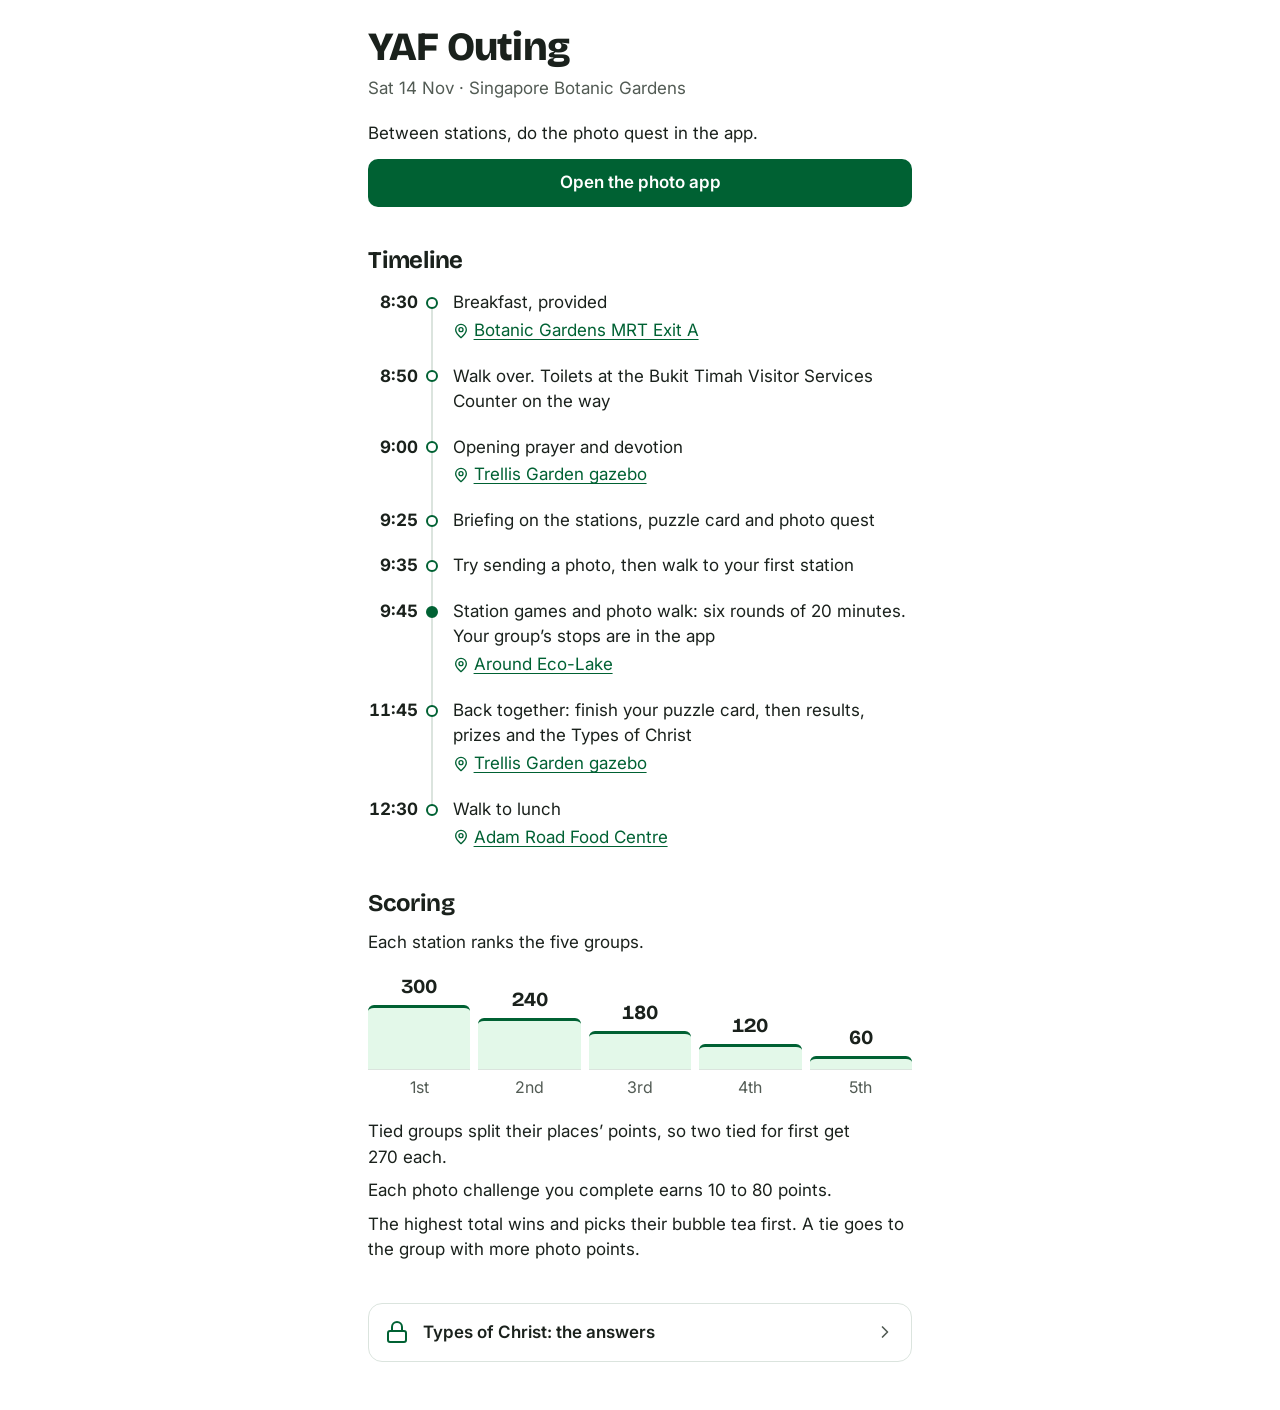
==== commit 164e0b48: "Guide: drop Dn Poh from the 9:00 and 9:25 rows Co-Authored-By: Claude Opus 5.5 <noreply@anthropic.co" ====
--- a/index.html
+++ b/index.html
@@ -41,14 +41,14 @@
       <li>
         <span class="time">9:00</span>
         <div>
-          <p class="what">Opening prayer and devotion by Dn Adrian Poh</p>
+          <p class="what">Opening prayer and devotion</p>
           <p class="where"><a href="https://www.google.com/maps/search/?api=1&amp;query=1.32121,103.81537"><svg class="pin" viewBox="0 0 24 24" fill="none" stroke="currentColor" stroke-width="2" stroke-linecap="round" stroke-linejoin="round" aria-hidden="true"><path d="M20 10c0 5-8 12-8 12s-8-7-8-12a8 8 0 0 1 16 0Z"/><circle cx="12" cy="10" r="3"/></svg>Trellis Garden gazebo</a></p>
         </div>
       </li>
       <li>
         <span class="time">9:25</span>
         <div>
-          <p class="what">Briefing on the stations, puzzle card and photo quest, then a photo with Dn Poh: any of you, or the whole group</p>
+          <p class="what">Briefing on the stations, puzzle card and photo quest</p>
         </div>
       </li>
       <li>
